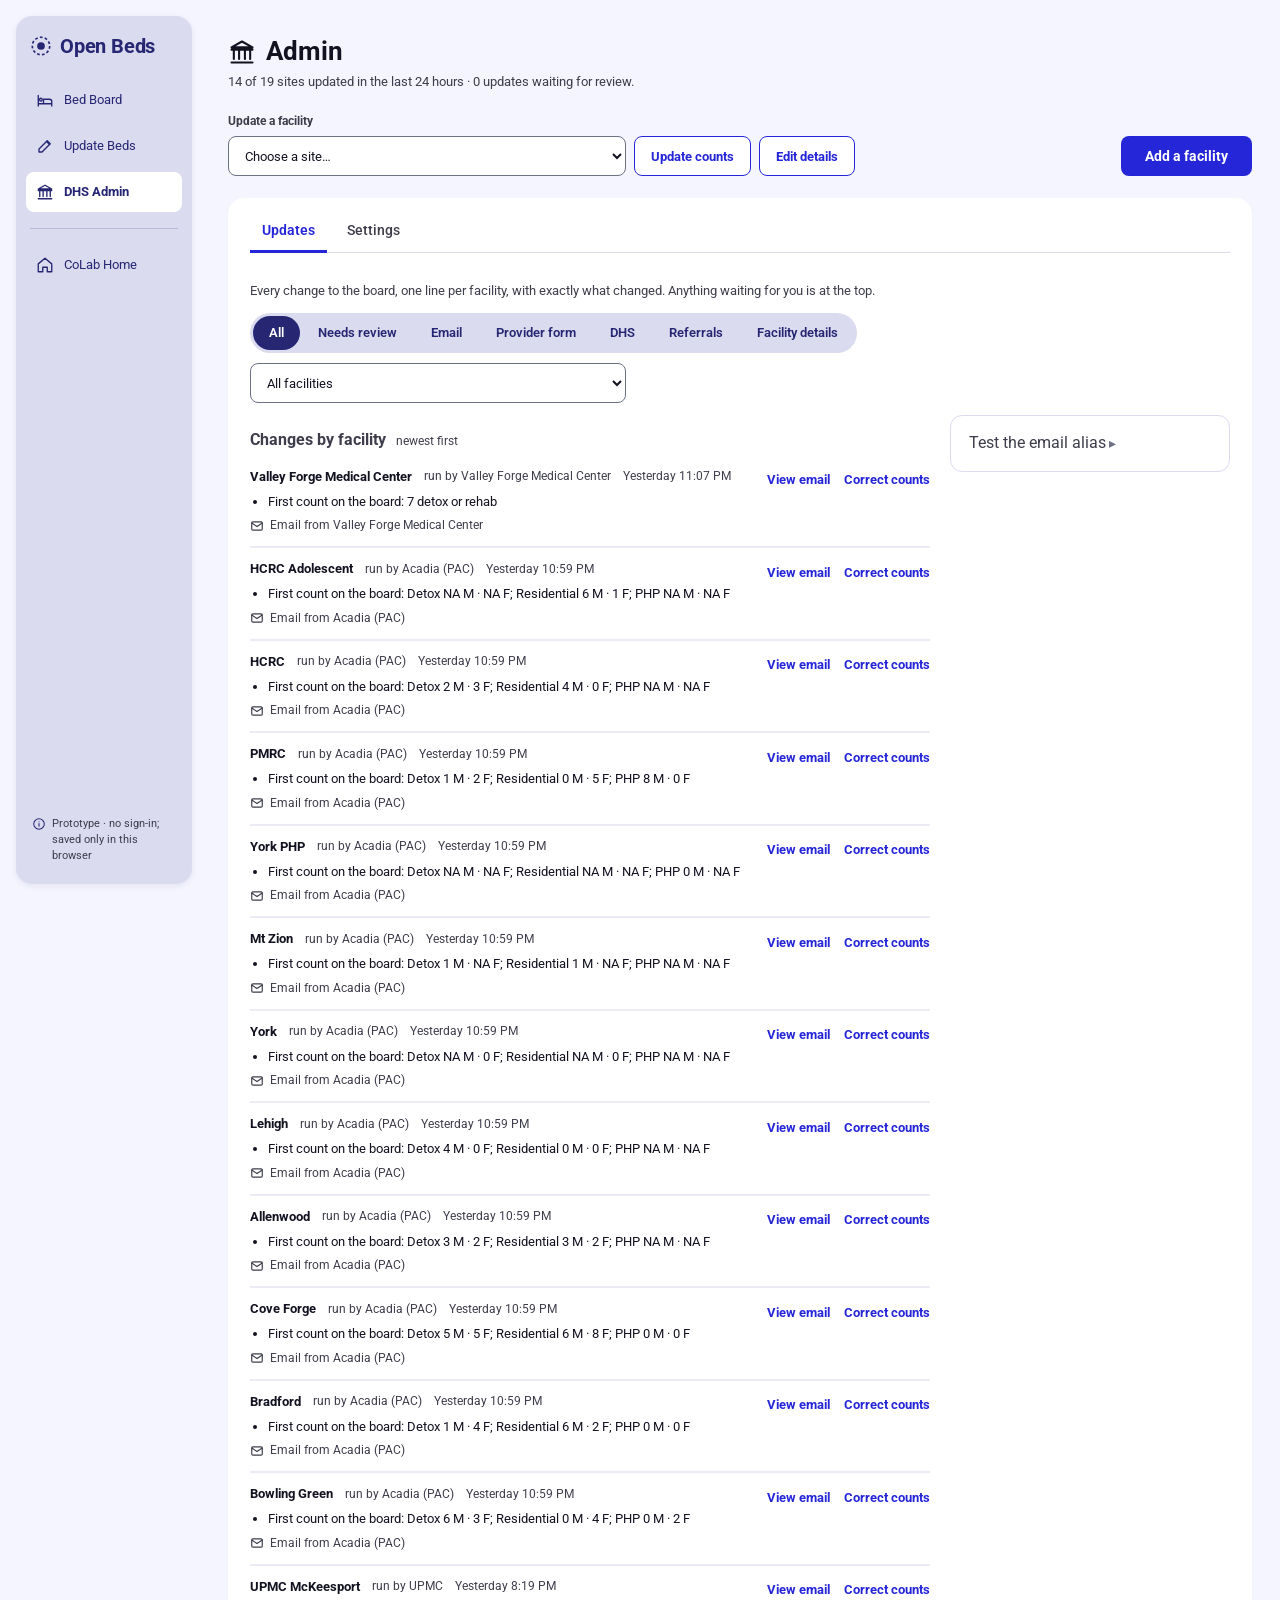
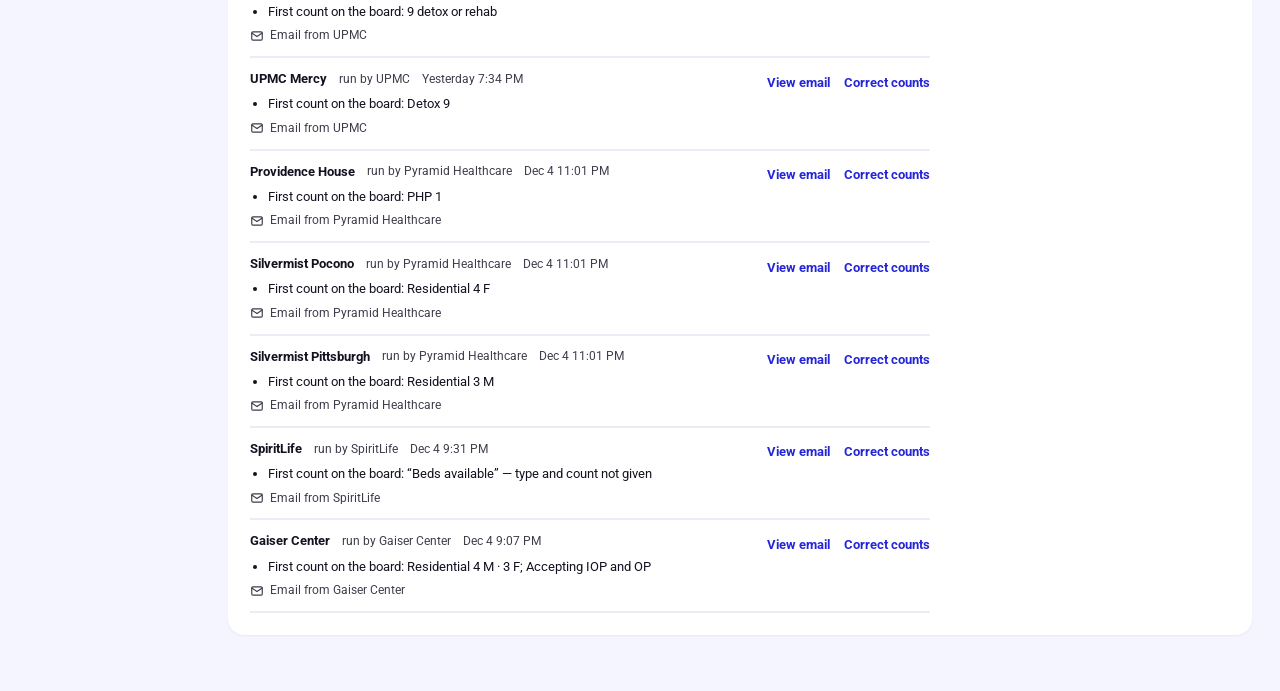
==== admin.html @ a17abb95 "Match CoLab / ClientView look and feel - Blue top bar and demo strip replaced by CoLab's floating si" ====
<!doctype html>
<html lang="en">
<head>
  <meta charset="utf-8">
  <meta name="viewport" content="width=device-width, initial-scale=1">
  <title>Open Beds — Admin</title>
  <meta name="description" content="DHS admin for the Open Beds board: every update, review, new facilities and settings.">
  <link rel="preconnect" href="https://fonts.googleapis.com">
  <link rel="preconnect" href="https://fonts.gstatic.com" crossorigin>
  <link href="https://fonts.googleapis.com/css2?family=Roboto:wght@400;500;600;700&display=swap" rel="stylesheet">
  <link rel="icon" href="data:image/svg+xml,%3Csvg xmlns=%27http://www.w3.org/2000/svg%27 viewBox=%270 0 24 24%27%3E%3Ccircle cx=%2712%27 cy=%2712%27 r=%279.5%27 fill=%27none%27 stroke=%27%23262673%27 stroke-width=%272%27 stroke-dasharray=%273 2.4%27/%3E%3Ccircle cx=%2712%27 cy=%2712%27 r=%274.5%27 fill=%27%23262673%27/%3E%3C/svg%3E">
  <link rel="stylesheet" href="assets/styles.css?v=202611132133">
  <link rel="stylesheet" href="assets/colab.css?v=202611132133">
</head>
<body>
  <a class="skip" href="#admin-main">Skip to content</a>
<div class="hub">
  <nav class="sidebar" aria-label="Open Beds">
    <a class="brand" href="index.html"><svg class="icon" width="22" height="22" viewBox="0 0 24 24" fill="none" stroke="currentColor" stroke-width="1.8" aria-hidden="true"><circle cx="12" cy="12" r="9.5" stroke-dasharray="3 2.4"/><circle cx="12" cy="12" r="4.2" fill="currentColor" stroke="none"/></svg>Open Beds</a>
    <a class="side-link" href="index.html"><svg class="icon" width="18" height="18" viewBox="0 0 24 24" fill="none" stroke="currentColor" stroke-width="1.8" stroke-linecap="round" stroke-linejoin="round" aria-hidden="true"><path d="M3 20V6M21 20v-6a3 3 0 0 0-3-3h-8v6M3 17h18"/><circle cx="6.5" cy="11.5" r="1.8"/></svg>Bed Board</a>
    <a class="side-link" href="update.html"><svg class="icon" width="18" height="18" viewBox="0 0 24 24" fill="none" stroke="currentColor" stroke-width="1.8" stroke-linecap="round" stroke-linejoin="round" aria-hidden="true"><path d="M4 20h4L19 9l-4-4L4 16z"/><path d="M14 6l4 4"/></svg>Update Beds</a>
    <a class="side-link" href="admin.html" aria-current="page"><svg class="icon" width="18" height="18" viewBox="0 0 24 24" fill="none" stroke="currentColor" stroke-width="1.8" stroke-linecap="round" stroke-linejoin="round" aria-hidden="true"><path d="M3 10h18M12 3l9 5H3zM5 10v8M9.5 10v8M14.5 10v8M19 10v8M3 21h18"/></svg>DHS Admin</a>
    <div class="side-divider" role="separator"></div>
    <a class="side-link" href="https://rrybalov.github.io/colab-client-profile/"><svg class="icon" width="18" height="18" viewBox="0 0 24 24" fill="none" stroke="currentColor" stroke-width="1.8" stroke-linecap="round" stroke-linejoin="round" aria-hidden="true"><path d="M3 10.5 12 3l9 7.5V21h-6v-6H9v6H3z"/></svg>CoLab Home</a>
    <p class="side-note"><svg class="icon" width="14" height="14" viewBox="0 0 24 24" fill="none" stroke="currentColor" stroke-width="1.8" stroke-linecap="round" stroke-linejoin="round" aria-hidden="true"><circle cx="12" cy="12" r="9"/><path d="M12 11v5M12 8h.01"/></svg>Prototype · no sign-in; saved only in this browser</p>
  </nav>

  <main class="hub-main" id="admin-main" tabindex="-1">
    <section class="page-h">
      <h1 class="page-title"><svg class="icon" width="28" height="28" viewBox="0 0 24 24" fill="none" stroke="currentColor" stroke-width="1.8" stroke-linecap="round" stroke-linejoin="round" aria-hidden="true"><path d="M3 10h18M12 3l9 5H3zM5 10v8M9.5 10v8M14.5 10v8M19 10v8M3 21h18"/></svg>Admin</h1>
      <p id="admin-meta"></p>
    </section>

    <div class="admin-actions">
      <div class="pick">
        <label class="lbl" for="pick-site">Update a facility</label>
        <div class="pick-row"><select id="pick-site" class="sel-in"></select><button type="button" class="btn" id="pick-go">Update counts</button><button type="button" class="btn" id="pick-details">Edit details</button></div>
      </div>
      <button type="button" class="btn primary" id="add-site">Add a facility</button>
    </div>

    <section class="panel-card board-card admin-card" aria-label="Updates and settings">
    <div class="viewbar">
      <div class="tabs" role="tablist" aria-label="Admin sections">
        <button type="button" role="tab" id="t-updates" aria-controls="p-updates" aria-selected="true">Updates<span class="badge" id="review-badge" hidden></span></button>
        <button type="button" role="tab" id="t-settings" aria-controls="p-settings" aria-selected="false" tabindex="-1">Settings</button>
      </div>
    </div>
    <p class="status" id="a-status" aria-live="polite"></p>

    <section id="p-updates" role="tabpanel" aria-labelledby="t-updates">
      <p class="hint">Every change to the board, one line per facility, with exactly what changed. Anything waiting for you is at the top.</p>
      <div class="upd-filters">
        <div class="seg" id="upd-filter" role="radiogroup" aria-label="Show updates"></div>
        <div class="field" style="margin:0"><label class="sr" for="upd-site">Facility</label><select id="upd-site" class="sel-in"></select></div>
      </div>
      <div class="admin-grid" style="margin-top:12px">
        <div class="main-col"><div id="upd-list"></div></div>
        <aside class="side-col">
          <details class="panel sim" style="margin-top:0">
            <summary><h2 id="sim-h">Test the email alias</h2></summary>
            <p class="hint">Stands in for the future alias. Recognized senders publish automatically; anything the parser isn’t sure of waits for review.</p>
            <div class="field">
              <label class="lbl" for="sim-example">Load an example</label>
              <select id="sim-example" class="sel-in"></select>
            </div>
            <div class="field"><label class="lbl" for="sim-from">From</label><input id="sim-from" class="input wide" type="email" autocomplete="off"></div>
            <div class="field"><label class="lbl" for="sim-subject">Subject</label><input id="sim-subject" class="input wide" type="text" autocomplete="off"></div>
            <div class="field"><label class="lbl" for="sim-body">Body</label><textarea id="sim-body" class="input wide" rows="8"></textarea></div>
            <div class="btnrow"><button type="button" class="btn primary" id="sim-send">Receive email</button></div>
            <div id="sim-result" role="status"></div>
          </details>
        </aside>
      </div>
    </section>

    <section id="p-settings" role="tabpanel" aria-labelledby="t-settings" hidden>
      <div class="panel">
        <h2>Email publishing</h2>
        <label class="toggle-row"><input type="checkbox" id="set-auto"> <span><b>Publish recognized emails automatically.</b> Emails from unknown senders, or with counts the parser can’t place, always wait for review.</span></label>
      </div>
      <div class="panel">
        <h2>Known senders</h2>
        <p class="hint">An email is matched to a provider by its sender’s domain.</p>
        <div class="gridwrap"><table class="sitetbl" style="min-width:0"><thead><tr><th scope="col">Provider</th><th scope="col">Sender domains</th><th scope="col">Sites</th></tr></thead><tbody id="sender-rows"></tbody></table></div>
      </div>
      <div class="panel">
        <h2>Demo data</h2>
        <p class="hint">Clears everything in this browser and reloads the 7 sample emails.</p>
        <button type="button" class="btn danger" id="reset">Reset demo data</button>
      </div>
    </section>
    </section>
  </main>
</div>
<div class="dialog-wrap" id="dlg-wrap" hidden>
    <div class="dialog" role="dialog" aria-modal="true" aria-labelledby="dlg-h" id="dlg"></div>
  </div>

  <script src="data/sites.js?v=202611132133"></script>
  <script src="data/sample-emails.js?v=202611132133"></script>
  <script src="assets/parser.js?v=202611132133"></script>
  <script src="assets/store.js?v=202611132133"></script>
  <script src="assets/common.js?v=202611132133"></script>
  <script src="assets/editor.js?v=202611132133"></script>
  <script src="assets/profile.js?v=202611132133"></script>
  <script src="assets/facility.js?v=202611132133"></script>
  <script src="assets/admin.js?v=202611132133"></script>
</body>
</html>
---- assets/styles.css ----
/* ACDHS design system tokens */
:root {
  --white: #FFFFFF;
  --smoke: #F5F5FF;
  --ash: #DBDBF0;
  --black: #121221;
  --slate: #3D3D4B;
  --stone: #6C7084;
  --blue: #2626D9;
  --light-blue: #5E66BA;
  --dark-blue: #262673;
  --green: #05DEB4;
  --yellow: #EDCA91;
  --red: #ED9489;
  --sky: #ACD0FF;

  --green-tint: #DAF8F1;
  --yellow-tint: #FFF7EA;
  --red-tint: #FBE5E2;
  --brown: #3A2A0C;

  --radius: 12px;
  --font: "Roboto", system-ui, -apple-system, "Segoe UI", sans-serif;
}

* { box-sizing: border-box; }
html { -webkit-text-size-adjust: 100%; }
body { margin: 0; background: var(--smoke); color: var(--black); font-family: var(--font); font-size: 15px; line-height: 1.45; }
a { color: var(--blue); }
a:hover { color: var(--dark-blue); }
:focus-visible { outline: 3px solid var(--blue); outline-offset: 2px; }
[hidden] { display: none !important; }

.wrap { max-width: 1320px; margin: 0 auto; padding: 0 24px; }
.skip { position: absolute; left: -9999px; }
.skip:focus { left: 16px; top: 8px; z-index: 10; background: var(--white); padding: 8px 12px; border-radius: 8px; }

/* Top bar */
.topbar { background: var(--dark-blue); color: var(--white); }
.topbar-inner { min-height: 60px; display: flex; flex-wrap: wrap; align-items: center; justify-content: space-between; gap: 8px 24px; padding-top: 10px; padding-bottom: 10px; }
.brand { display: flex; flex-wrap: wrap; align-items: baseline; gap: 4px 14px; }
.brand-name { font-size: 19px; font-weight: 700; }
.brand-sub { font-size: 14px; color: var(--ash); }
.proto { font-size: 13px; color: var(--ash); }

/* Intro */
.intro { padding: 28px 0 12px; }
h1 { margin: 0; font-size: 32px; font-weight: 300; line-height: 1.15; }
.meta { margin: 6px 0 0; font-size: 14px; color: var(--slate); }

.notice { display: flex; gap: 12px; align-items: flex-start; background: var(--white); border: 1px solid var(--ash); border-radius: 10px; padding: 12px 16px; margin: 4px 0 16px; }
.notice svg { flex: none; fill: none; stroke: var(--dark-blue); stroke-width: 2; stroke-linecap: round; margin-top: 1px; }
.notice p { margin: 0; font-size: 14px; color: var(--slate); }

/* Filters */
.filters { background: var(--white); border: 1px solid var(--ash); border-radius: var(--radius); padding: 14px 16px; display: flex; flex-wrap: wrap; gap: 14px 22px; align-items: flex-end; }
.seg-group { border: 0; margin: 0; padding: 0; min-width: 0; }
.seg-group legend, .lbl { display: block; font-size: 12px; font-weight: 700; color: var(--slate); margin-bottom: 6px; padding: 0; }
.seg { display: inline-flex; flex-wrap: wrap; border: 1.5px solid var(--dark-blue); border-radius: 10px; overflow: hidden; background: var(--white); }
.seg input { position: absolute; opacity: 0; width: 1px; height: 1px; }
.seg label { display: inline-flex; align-items: center; min-height: 40px; padding: 0 14px; font-size: 14px; font-weight: 500; color: var(--dark-blue); cursor: pointer; border-left: 1px solid var(--ash); white-space: nowrap; }
.seg label:first-of-type { border-left: 0; }
.seg input:checked + label { background: var(--dark-blue); color: var(--white); font-weight: 700; }
.seg input:focus-visible + label { outline: 3px solid var(--blue); outline-offset: -3px; }
.filter-col { display: flex; flex-direction: column; min-width: 0; }
.filter-col.checks { gap: 6px; }
.input { font-family: inherit; font-size: 14px; color: var(--black); background: var(--white); border: 1px solid var(--stone); border-radius: 8px; min-height: 40px; padding: 8px 12px; }
#f-search { width: 260px; max-width: 100%; }
.check { display: flex; align-items: center; gap: 8px; font-size: 14px; color: var(--slate); min-height: 28px; cursor: pointer; }
.check input { width: 18px; height: 18px; accent-color: var(--dark-blue); }

/* Summary tiles */
.tiles { display: grid; grid-template-columns: repeat(auto-fit, minmax(170px, 1fr)); gap: 12px; margin: 16px 0; }
.tile { font-family: inherit; text-align: left; background: var(--white); border: 1.5px solid var(--ash); border-radius: var(--radius); padding: 14px 16px; display: flex; flex-direction: column; gap: 3px; color: var(--black); }
button.tile { cursor: pointer; }
button.tile:hover { border-color: var(--light-blue); }
.tile[aria-pressed="true"] { border: 2px solid var(--light-blue); background: var(--smoke); }
.tile .n { font-size: 30px; font-weight: 300; line-height: 1.1; color: var(--dark-blue); }
.tile .l { font-size: 13px; font-weight: 700; color: var(--slate); }
.tile .s { font-size: 12px; color: var(--stone); }
.tile.note { background: transparent; border-style: dashed; border-color: var(--stone); }
.tile.note .n { color: var(--slate); }

/* View bar */
.viewbar { display: flex; flex-wrap: wrap; gap: 12px 20px; align-items: flex-end; justify-content: space-between; margin: 8px 0 4px; }
.tabs { display: inline-flex; flex-wrap: wrap; gap: 4px; border-bottom: 2px solid var(--ash); }
.tabs button { font-family: inherit; font-size: 15px; font-weight: 500; color: var(--slate); background: none; border: 0; border-bottom: 3px solid transparent; margin-bottom: -2px; padding: 10px 14px; min-height: 44px; cursor: pointer; }
.tabs button[aria-selected="true"] { color: var(--dark-blue); font-weight: 700; border-bottom-color: var(--dark-blue); }
.sortbox { display: flex; flex-direction: column; }
.status { font-size: 14px; color: var(--slate); margin: 12px 0; }
#results:focus { outline: none; }

/* Group headings */
.group-h { display: flex; align-items: baseline; gap: 10px; margin: 18px 0 8px; }
.group-h h2 { margin: 0; font-size: 17px; font-weight: 700; color: var(--dark-blue); }
.group-h span { font-size: 13px; color: var(--stone); }

/* Site cards */
.cards { display: flex; flex-direction: column; gap: 8px; }
.card { background: var(--white); border: 1px solid var(--ash); border-radius: var(--radius); padding: 14px 16px; display: grid; grid-template-columns: 112px minmax(0, 1fr) auto; gap: 8px 18px; align-items: start; }
.count { border-radius: 10px; padding: 10px 8px; text-align: center; display: flex; flex-direction: column; gap: 2px; justify-content: center; min-height: 76px; }
.count b { font-size: 30px; font-weight: 300; line-height: 1; }
.count span { font-size: 11.5px; color: var(--slate); line-height: 1.25; }
.count.open { background: var(--green-tint); border: 1px solid var(--green); }
.count.avail { background: var(--white); border: 1.5px dashed var(--light-blue); }
.count.avail b { font-size: 16px; font-weight: 700; color: var(--dark-blue); }
.count.full { background: var(--smoke); border: 1px solid var(--ash); }
.count.full b { font-size: 16px; font-weight: 500; color: var(--slate); }
.site h3 { margin: 0; font-size: 17px; font-weight: 700; }
.site .full-name { font-weight: 400; color: var(--slate); font-size: 14px; }
.site .where { font-size: 13px; color: var(--slate); margin-top: 2px; }
.split { display: flex; flex-wrap: wrap; gap: 6px; margin-top: 8px; }
.pill { display: inline-block; font-size: 12px; font-weight: 500; padding: 4px 9px; border-radius: 999px; background: var(--smoke); border: 1px solid var(--ash); color: var(--slate); }
.pill.strong { color: var(--black); font-weight: 700; }
.pill.warn { background: var(--yellow-tint); border-color: var(--yellow); color: var(--brown); }
.pill.tag { background: var(--white); border-color: var(--light-blue); color: var(--dark-blue); }
.side { display: flex; flex-direction: column; align-items: flex-end; gap: 8px; text-align: right; }
.fr { display: inline-block; font-size: 12px; font-weight: 700; padding: 4px 9px; border-radius: 999px; white-space: nowrap; }
.fr.fresh { background: var(--green); color: var(--black); }
.fr.aging { background: var(--yellow); color: var(--brown); }
.fr.stale { background: var(--red); color: var(--black); }
.call { display: inline-flex; align-items: center; gap: 6px; min-height: 40px; padding: 0 14px; border-radius: 8px; background: var(--blue); color: var(--white); font-weight: 700; font-size: 14px; text-decoration: none; white-space: nowrap; }
.call:hover { background: var(--dark-blue); color: var(--white); }
.call svg { fill: none; stroke: currentColor; stroke-width: 2; }
.nocall { font-size: 12.5px; color: var(--stone); max-width: 180px; }
.src { grid-column: 2 / 4; }
.src summary { font-size: 13px; color: var(--blue); cursor: pointer; min-height: 28px; display: inline-flex; align-items: center; }
.src p { margin: 4px 0 0; font-size: 13px; color: var(--slate); }

details.more { background: var(--white); border: 1px solid var(--ash); border-radius: var(--radius); padding: 10px 16px; margin-top: 10px; }
details.more > summary { font-size: 15px; font-weight: 700; color: var(--dark-blue); cursor: pointer; min-height: 32px; display: flex; align-items: center; }
details.more .cards { margin: 8px 0 6px; }
.footnote { font-size: 13px; color: var(--stone); margin: 14px 2px 0; }

.empty { background: var(--white); border: 1px dashed var(--stone); border-radius: var(--radius); padding: 28px; text-align: center; color: var(--slate); }

/* Grid */
.gridwrap { background: var(--white); border: 1px solid var(--ash); border-radius: var(--radius); overflow-x: auto; }
table.grid { width: 100%; border-collapse: collapse; min-width: 860px; font-size: 14px; }
.grid th, .grid td { padding: 10px 12px; border-bottom: 1px solid #ECECF7; text-align: left; vertical-align: middle; }
.grid thead th { font-size: 12px; text-transform: uppercase; letter-spacing: .05em; color: var(--slate); background: var(--smoke); position: sticky; top: 0; }
.grid thead th.num { text-align: center; }
.grid thead th.sel { color: var(--dark-blue); box-shadow: inset 0 -3px 0 var(--dark-blue); }
.grid .region-row th { background: var(--white); font-size: 13px; color: var(--dark-blue); text-transform: none; letter-spacing: 0; padding-top: 16px; }
.grid td.c { text-align: center; }
.grid .site-name b { display: block; }
.grid .site-name span { font-size: 12.5px; color: var(--stone); }
.cell { display: inline-flex; flex-direction: column; align-items: center; min-width: 64px; padding: 6px 8px; border-radius: 8px; }
.cell b { font-size: 17px; line-height: 1.1; }
.cell small { font-size: 11px; color: var(--slate); white-space: nowrap; }
.cell.open { background: var(--green-tint); border: 1px solid var(--green); }
.cell.full { background: var(--smoke); color: var(--slate); }
.cell.full b, .cell.na b, .cell.nr b { font-size: 13px; font-weight: 500; }
.cell.na { color: var(--stone); }
.cell.nr { color: var(--stone); }
.cell.avail { border: 1.5px dashed var(--light-blue); color: var(--dark-blue); }
.cell.avail b { font-size: 13px; }
.cell.wide { width: 100%; }
.legend { display: flex; flex-wrap: wrap; gap: 8px 18px; font-size: 12.5px; color: var(--slate); padding: 12px 14px; border-top: 1px solid var(--ash); align-items: center; }
.legend .cell { min-width: 40px; padding: 2px 8px; }

/* Reports */
.cov { display: grid; grid-template-columns: repeat(auto-fit, minmax(220px, 1fr)); gap: 12px; margin-bottom: 14px; }
.rep { background: var(--white); border: 1px solid var(--ash); border-radius: var(--radius); padding: 16px 18px; display: grid; grid-template-columns: minmax(0, 1.1fr) minmax(0, 1.6fr); gap: 10px 24px; margin-bottom: 10px; }
.rep h3 { margin: 0; font-size: 16px; }
.rep .sub { font-size: 13px; color: var(--slate); margin-top: 2px; }
.rep dl { margin: 0; display: grid; grid-template-columns: 110px minmax(0, 1fr); gap: 6px 12px; font-size: 13.5px; }
.rep dt { color: var(--stone); font-weight: 500; }
.rep dd { margin: 0; color: var(--black); }
.lvl { display: inline-block; font-size: 12px; font-weight: 700; padding: 4px 9px; border-radius: 999px; }
.lvl.by-sex { background: var(--dark-blue); color: var(--white); }
.lvl.by-type { background: var(--sky); color: var(--black); }
.lvl.total-only { background: var(--ash); color: var(--black); }
.lvl.none { background: var(--white); border: 1.5px dashed var(--stone); color: var(--slate); }

.foot { padding-top: 24px; padding-bottom: 40px; }
.foot p { font-size: 13px; color: var(--stone); margin: 0; }

@media (max-width: 760px) {
  .wrap { padding: 0 16px; }
  h1 { font-size: 26px; }
  .card { grid-template-columns: 84px minmax(0, 1fr); }
  .side { grid-column: 1 / 3; flex-direction: row; justify-content: space-between; align-items: center; text-align: left; }
  .src { grid-column: 1 / 3; }
  .count b { font-size: 24px; }
  .rep { grid-template-columns: 1fr; }
  .seg label { padding: 0 11px; }
  #f-search { width: 100%; }
  .filter-col { flex: 1 1 100%; }
}

.sr { position: absolute; width: 1px; height: 1px; overflow: hidden; clip: rect(0 0 0 0); white-space: nowrap; }

/* ---- Multi-page additions ---- */
.mainnav { display: flex; flex-wrap: wrap; gap: 2px; }
.mainnav a { color: var(--ash); text-decoration: none; font-size: 14px; padding: 10px 12px; min-height: 44px; display: inline-flex; align-items: center; border-bottom: 3px solid transparent; }
.mainnav a:hover { color: var(--white); }
.mainnav a[aria-current="page"] { color: var(--white); font-weight: 700; border-bottom-color: var(--sky); }
.demo-bar { background: var(--yellow-tint); border-bottom: 1px solid var(--yellow); color: var(--brown); font-size: 13px; }
.demo-bar .wrap { padding-top: 8px; padding-bottom: 8px; }

.src-chip { display: inline-flex; align-items: center; gap: 5px; font-size: 12px; font-weight: 500; color: var(--dark-blue); background: var(--smoke); border: 1px solid var(--ash); border-radius: 999px; padding: 3px 9px; white-space: nowrap; }
.src-chip svg { fill: none; stroke: currentColor; stroke-width: 2; stroke-linecap: round; stroke-linejoin: round; }
.src-chip.src-admin { background: var(--white); border-color: var(--dark-blue); }
.upd-cell { white-space: nowrap; }
.upd-cell .src-chip { margin-left: 4px; }

.feed { background: var(--white); border: 1px solid var(--ash); border-radius: var(--radius); padding: 12px 16px; display: flex; flex-direction: column; gap: 6px; }
.feed-top { display: flex; flex-wrap: wrap; align-items: center; gap: 8px; }
.feed-top b { font-size: 15px; margin-right: 4px; }
.feed-sites { font-size: 13.5px; color: var(--slate); }
.feed-note { font-size: 13.5px; color: var(--black); font-style: italic; }

/* Forms (provider + admin) */
.page-h { padding: 28px 0 8px; }
.page-h p { margin: 6px 0 0; color: var(--slate); max-width: 760px; }
.panel { background: var(--white); border: 1px solid var(--ash); border-radius: var(--radius); padding: 18px 20px; margin: 14px 0; }
.panel h2 { margin: 0 0 4px; font-size: 18px; }
.panel .hint { margin: 0 0 12px; font-size: 13.5px; color: var(--slate); }
.field { display: flex; flex-direction: column; gap: 6px; margin-bottom: 14px; }
.field label, .field .lbl { margin: 0; }
.field .help { font-size: 12.5px; color: var(--stone); }
.input.wide { width: 100%; }
textarea.input { min-height: 90px; resize: vertical; font-family: inherit; }
.row2 { display: grid; grid-template-columns: repeat(auto-fit, minmax(220px, 1fr)); gap: 0 16px; }

.site-edit { border: 1px solid var(--ash); border-radius: 10px; padding: 14px 16px; margin-bottom: 12px; background: var(--white); }
.site-edit-h { display: flex; flex-wrap: wrap; justify-content: space-between; gap: 6px 12px; align-items: baseline; margin-bottom: 10px; }
.site-edit-h h3 { margin: 0; font-size: 16px; }
.site-edit-h .last { font-size: 12.5px; color: var(--stone); display: inline-flex; gap: 6px; align-items: center; flex-wrap: wrap; }
table.bedtbl { border-collapse: collapse; width: 100%; max-width: 560px; }
.bedtbl th, .bedtbl td { padding: 6px 8px 6px 0; text-align: left; font-size: 14px; }
.bedtbl thead th { font-size: 12px; color: var(--slate); font-weight: 700; }
.bedtbl tbody th { font-weight: 500; color: var(--black); white-space: nowrap; }
.num-in { width: 84px; font-family: inherit; font-size: 16px; text-align: center; border: 1px solid var(--stone); border-radius: 8px; min-height: 44px; padding: 6px; }
.num-in[aria-invalid="true"] { border: 2px solid #B3261E; }
.num-in.prefilled { color: var(--slate); }
.sel-in { font-family: inherit; font-size: 15px; border: 1px solid var(--stone); border-radius: 8px; min-height: 44px; padding: 6px 10px; background: var(--white); }
.err { color: #B3261E; font-size: 13px; margin-top: 6px; }
.btnrow { display: flex; flex-wrap: wrap; gap: 10px; align-items: center; margin-top: 8px; }
.btn { font-family: inherit; font-size: 15px; font-weight: 700; min-height: 44px; padding: 0 20px; border-radius: 8px; cursor: pointer; border: 1.5px solid var(--blue); background: var(--white); color: var(--blue); text-decoration: none; display: inline-flex; align-items: center; gap: 8px; }
.btn.primary { background: var(--blue); color: var(--white); }
.btn.primary:hover { background: var(--dark-blue); border-color: var(--dark-blue); }
.btn.danger { border-color: #B3261E; color: #B3261E; }
.btn.small { min-height: 36px; padding: 0 12px; font-size: 13.5px; }
.btn.link { border: 0; padding: 0 6px; background: none; }
.success { background: var(--green-tint); border: 1px solid var(--green); border-radius: var(--radius); padding: 18px 20px; margin: 14px 0; }
.success h2 { margin: 0 0 6px; font-size: 18px; }
pre.tmpl { background: var(--smoke); border: 1px solid var(--ash); border-radius: 8px; padding: 12px 14px; font-size: 13px; white-space: pre-wrap; margin: 8px 0; }

/* Admin */
.badge { display: inline-flex; align-items: center; justify-content: center; min-width: 22px; height: 22px; padding: 0 6px; border-radius: 999px; background: var(--red); color: var(--black); font-size: 12px; font-weight: 700; margin-left: 6px; }
.status-chip { display: inline-block; font-size: 12px; font-weight: 700; padding: 4px 9px; border-radius: 999px; white-space: nowrap; }
.st-published { background: var(--green); color: var(--black); }
.st-review { background: var(--yellow); color: var(--brown); }
.st-rejected { background: var(--ash); color: var(--slate); }
.conf { font-size: 12px; font-weight: 500; color: var(--slate); }
.mail { background: var(--white); border: 1px solid var(--ash); border-radius: var(--radius); padding: 14px 16px; margin-bottom: 10px; }
.mail.review { border: 2px solid var(--yellow); }
.mail-top { display: flex; flex-wrap: wrap; gap: 6px 10px; align-items: center; }
.mail-top b { font-size: 15px; }
.mail-meta { font-size: 13px; color: var(--slate); margin: 4px 0 8px; }
.mail ul.parsed { margin: 6px 0; padding-left: 18px; font-size: 13.5px; }
.mail .warns { display: flex; flex-wrap: wrap; gap: 6px; margin: 6px 0; }
.mail pre { background: var(--smoke); border-radius: 8px; padding: 10px 12px; font-size: 12.5px; white-space: pre-wrap; max-height: 220px; overflow: auto; }
.assign { display: flex; flex-wrap: wrap; gap: 8px; align-items: center; margin: 8px 0; font-size: 13.5px; }
.admin-grid { display: flex; flex-wrap: wrap; gap: 16px; align-items: flex-start; }
.admin-grid > .main-col { flex: 999 1 560px; min-width: 0; }
.admin-grid > .side-col { flex: 1 1 320px; max-width: 420px; }
table.sitetbl { width: 100%; border-collapse: collapse; font-size: 14px; min-width: 720px; }
.sitetbl th, .sitetbl td { text-align: left; padding: 10px 10px; border-bottom: 1px solid #ECECF7; vertical-align: top; }
.sitetbl thead th { font-size: 12px; text-transform: uppercase; letter-spacing: .05em; color: var(--slate); background: var(--smoke); }
.sitetbl td.sum { color: var(--slate); font-size: 13px; max-width: 360px; }
.dialog-wrap { position: fixed; inset: 0; background: rgba(18, 18, 33, .45); display: flex; align-items: flex-start; justify-content: center; padding: 40px 16px; overflow: auto; z-index: 20; }
.dialog { background: var(--white); border-radius: var(--radius); max-width: 680px; width: 100%; padding: 20px 22px; box-shadow: 0 12px 40px rgba(18, 18, 33, .25); }
.dialog h2 { margin: 0 0 4px; font-size: 19px; }
.toggle-row { display: flex; gap: 10px; align-items: flex-start; font-size: 14px; }
.toggle-row input { width: 20px; height: 20px; margin-top: 1px; accent-color: var(--dark-blue); }

@media (max-width: 760px) {
  .topbar-inner { padding-top: 6px; padding-bottom: 0; }
  .mainnav a { padding: 8px 8px; }
  .num-in { width: 64px; }
}
.sel-in { max-width: 100%; }
.admin-grid > .side-col { min-width: 0; flex-basis: 280px; }
.side-col .sel-in { width: 100%; }
@media (max-width: 760px) {
  .side { flex-wrap: wrap; gap: 8px; }
}
.site-edit .full-name { font-weight: 400; color: var(--slate); font-size: 14px; }

/* Who they take */
.fit { grid-column: 2 / 4; border-top: 1px solid #ECECF7; padding-top: 10px; }
.fit-h { margin: 0 0 6px; font-size: 12px; font-weight: 700; letter-spacing: .06em; text-transform: uppercase; color: var(--dark-blue); }
.fit dl { margin: 0; display: grid; grid-template-columns: 96px minmax(0, 1fr); gap: 5px 12px; font-size: 13px; line-height: 1.4; }
.fit dt { color: var(--stone); font-weight: 500; }
.fit dd { margin: 0; color: var(--black); }
.lvl-chip { display: inline-block; font-size: 12px; font-weight: 700; padding: 2px 8px; border-radius: 6px; border: 1px solid var(--light-blue); color: var(--dark-blue); background: var(--white); margin: 0 4px 2px 0; }
.lvl-chip.hit { background: var(--dark-blue); color: var(--white); border-color: var(--dark-blue); }
.fit-note { display: block; font-size: 12px; color: var(--stone); margin-top: 2px; }
.fit-x { color: #8C1D18; font-weight: 500; }
.fit-none { color: var(--stone); }
.fit-src { margin: 6px 0 0; font-size: 12px; color: var(--stone); }
.grid .site-name .grid-lv { display: block; font-size: 12px; color: var(--dark-blue); margin-top: 2px; }
@media (max-width: 760px) {
  .fit { grid-column: 1 / 3; }
  .fit dl { grid-template-columns: 84px minmax(0, 1fr); }
}

/* Source chips open the source */
button.src-chip { font-family: inherit; cursor: pointer; }
button.src-chip:hover { border-color: var(--dark-blue); background: var(--white); }
.linkbtn { font-family: inherit; font-size: 13px; color: var(--blue); background: none; border: 0; padding: 0; cursor: pointer; text-decoration: underline; min-height: 28px; }
.linkbtn:hover { color: var(--dark-blue); }
p.src { margin: 0; font-size: 13px; color: var(--slate); }
.srcdlg-h { display: flex; justify-content: space-between; align-items: flex-start; gap: 12px; margin-bottom: 10px; }
.srcdlg-h h2 { margin: 8px 0 0; }
.srcdlg-meta { display: grid; grid-template-columns: 84px minmax(0, 1fr); gap: 6px 12px; margin: 0 0 14px; font-size: 13.5px; }
.srcdlg-meta dt { color: var(--stone); font-weight: 500; }
.srcdlg-meta dd { margin: 0; word-break: break-word; }
.srcdlg-sub { margin: 14px 0 6px; font-size: 12px; font-weight: 700; letter-spacing: .06em; text-transform: uppercase; color: var(--dark-blue); }
.srcdlg-took { margin: 0; padding-left: 18px; font-size: 13.5px; line-height: 1.5; max-height: 200px; overflow: auto; }
.srcdlg-took li.mine { background: var(--green-tint); border-radius: 4px; }
pre.mailbody { background: var(--smoke); border: 1px solid var(--ash); border-radius: 8px; padding: 12px 14px; font-size: 12.5px; line-height: 1.55; white-space: pre-wrap; max-height: 340px; overflow: auto; margin: 0 0 6px; }
pre.mailbody mark { background: var(--yellow); color: var(--black); border-radius: 3px; padding: 0 2px; }

/* Payment filter */
.pill.pay-yes { background: var(--green-tint); border-color: var(--green); color: var(--black); }

/* Map view */
.mapsearch { background: var(--white); border: 1px solid var(--ash); border-radius: var(--radius); padding: 14px 16px; margin: 4px 0 14px; }
.mapsearch-row { display: flex; flex-wrap: wrap; gap: 8px; margin-top: 4px; }
.mapsearch-row .input { flex: 1 1 260px; min-width: 0; }
.mapsearch .hint { margin: 8px 0 0; font-size: 13px; color: var(--stone); }
.mapsearch .hint.bad { color: #9B2C1F; }
.maplayout { display: grid; grid-template-columns: minmax(0, 1fr) 360px; gap: 14px; align-items: start; }
.mapbox { position: relative; }
.map { height: 620px; border-radius: var(--radius); border: 1px solid var(--ash); background: var(--ash); z-index: 0; }
.map-off { background: var(--yellow-tint); border: 1px solid var(--yellow); color: var(--brown); border-radius: var(--radius); padding: 14px 16px; margin: 0; }
.maplist-wrap { max-height: 620px; overflow: auto; background: var(--white); border: 1px solid var(--ash); border-radius: var(--radius); }
.maplist { list-style: none; margin: 0; padding: 0; }
.ml { display: flex; gap: 12px; padding: 12px 14px; border-bottom: 1px solid var(--ash); }
.ml:last-child { border-bottom: 0; }
.ml-n { flex: none; min-width: 44px; height: 36px; border-radius: 8px; display: flex; align-items: center; justify-content: center; font-weight: 700; font-size: 15px; }
.ml-body { min-width: 0; display: flex; flex-direction: column; gap: 2px; }
.ml-where { font-size: 13px; color: var(--slate); }
.ml-act { display: flex; flex-wrap: wrap; align-items: center; gap: 4px 12px; font-size: 13px; }
.ml-n.open, .pin.open { background: var(--green); color: var(--black); }
.ml-n.avail, .pin.avail { background: var(--sky); color: var(--dark-blue); }
.ml-n.full, .pin.full { background: var(--white); color: var(--slate); border: 1px solid var(--stone); }
.ml-n.nr, .ml-n.none, .pin.nr, .pin.none { background: var(--smoke); color: var(--stone); border: 1px dashed var(--stone); }
.pin-wrap { background: none; border: 0; }
.pin { display: flex; align-items: center; justify-content: center; width: 40px; height: 40px; border-radius: 50%; font: 700 14px/1 var(--font); box-shadow: 0 2px 6px rgba(18, 18, 33, .35); border: 2px solid var(--white); }
.pin.full, .pin.nr, .pin.none { width: 34px; height: 34px; margin: 3px; font-size: 11px; font-weight: 500; }
.pin.origin { width: 22px; height: 22px; background: var(--blue); border: 4px solid var(--white); box-shadow: 0 0 0 3px rgba(38, 38, 217, .35); }
.pop { display: flex; flex-direction: column; gap: 3px; font-family: var(--font); font-size: 13px; min-width: 190px; }
.pop b { font-size: 15px; }
.pop-where, .pop-dist { color: var(--slate); }
.pop-count { font-weight: 700; }
.pop-note { color: var(--stone); font-size: 12px; }
.pop-links { display: flex; gap: 12px; margin-top: 4px; }
.leaflet-container { font-family: var(--font); }
@media (max-width: 900px) {
  .maplayout { grid-template-columns: minmax(0, 1fr); }
  .map { height: 380px; }
  .maplist-wrap { max-height: none; }
}

/* Contact strip (bottom of each card) */
.contact { grid-column: 1 / -1; border-top: 1px solid var(--ash); padding-top: 12px; }
.contact-h { margin: 0 0 8px; font-size: 12px; font-weight: 700; letter-spacing: .06em; text-transform: uppercase; color: var(--dark-blue); }
.contact-btns { display: flex; flex-wrap: wrap; gap: 8px; }
.cbtn { display: inline-flex; align-items: center; gap: 8px; min-height: 40px; padding: 8px 14px; border-radius: 8px; border: 1px solid var(--blue); color: var(--blue); background: var(--white); font-weight: 500; font-size: 14px; text-decoration: none; }
.cbtn svg { fill: currentColor; flex: none; }
.cbtn svg rect, .cbtn svg circle, .cbtn svg path[fill="none"] { fill: none; }
.cbtn:hover { background: var(--smoke); color: var(--dark-blue); border-color: var(--dark-blue); }
.cbtn.primary { background: var(--blue); color: var(--white); }
.cbtn.primary:hover { background: var(--dark-blue); color: var(--white); }
.contact-note { margin: 8px 0 0; font-size: 12.5px; color: var(--stone); }
a.src-chip { text-decoration: none; cursor: pointer; }
a.src-chip:hover { border-color: var(--dark-blue); background: var(--white); }
a.src-chip svg { fill: none; }
.grid-tel { display: block; font-size: 12.5px; margin-top: 4px; }

/* Find a bed: List / Map toggle + location search */
.findbar { display: flex; flex-wrap: wrap; gap: 12px 16px; align-items: flex-start; margin: 4px 0 14px; }
.modeseg { border: 0; padding: 0; margin: 0; flex: none; }
.findbar .mapsearch { flex: 1 1 520px; margin: 0; padding: 12px 14px; }
.ml { display: block; padding: 0; }
.ml-head { width: 100%; display: flex; align-items: center; gap: 12px; padding: 12px 14px; background: none; border: 0; font: inherit; color: inherit; text-align: left; cursor: pointer; min-height: 60px; }
.ml-head:hover { background: var(--smoke); }
.ml.sel .ml-head { background: var(--smoke); box-shadow: inset 4px 0 0 var(--blue); }
.ml-body { flex: 1; }
.ml-chev { flex: none; width: 10px; height: 10px; border-right: 2px solid var(--stone); border-bottom: 2px solid var(--stone); transform: rotate(45deg); margin: -4px 4px 0 0; transition: transform .15s; }
.ml.sel .ml-chev { transform: rotate(-135deg); margin-top: 4px; }
.ml-detail { padding: 2px 14px 14px; display: flex; flex-direction: column; gap: 10px; background: var(--smoke); box-shadow: inset 4px 0 0 var(--blue); }
.ml-sum { display: flex; flex-wrap: wrap; align-items: center; gap: 6px 10px; }
.ml-sum b { font-size: 16px; }
.ml-detail .fit { margin: 0; }
.ml-detail .contact { border-top: 1px solid var(--ash); }
.pin.sel { outline: 3px solid var(--blue); outline-offset: 2px; transform: scale(1.15); }
@media (max-width: 760px) { .findbar .mapsearch { flex-basis: 100%; } }

/* ===== Nov 13: bed breakdown, plain-text labels, referrals ===== */
/* Bed table — the breakdown is the main content of a card */
.bedwrap { grid-column: 2 / 4; }
.beds { border-collapse: collapse; width: 100%; max-width: 560px; font-variant-numeric: tabular-nums; }
.beds th, .beds td { padding: 8px 12px; border-bottom: 1px solid var(--ash); text-align: right; vertical-align: middle; }
.beds thead th { font-size: 12px; font-weight: 700; letter-spacing: .05em; text-transform: uppercase; color: var(--slate); padding-top: 2px; padding-bottom: 6px; border-bottom: 2px solid var(--ash); }
.beds thead th:first-child, .beds tbody th, .beds tfoot th { text-align: left; padding-left: 10px; }
.beds tbody th { font-size: 15px; font-weight: 500; color: var(--black); }
.beds td { font-size: 22px; font-weight: 500; line-height: 1.15; color: var(--black); }
.beds td.zero { color: var(--stone); }
.beds td.nr, .beds td.ns, .beds td.na { font-size: 13px; font-weight: 400; color: var(--stone); }
.beds td[colspan] { text-align: left; font-size: 14px; }
.beds td.yes { font-size: 15px; font-weight: 500; }
.beds .tot { font-weight: 700; }
.beds .sub { display: block; font-size: 12px; font-weight: 400; color: var(--stone); letter-spacing: 0; text-transform: none; }
.beds tfoot th, .beds tfoot td { border-bottom: 0; font-size: 15px; font-weight: 700; padding-top: 10px; }
.beds tfoot td { font-size: 18px; }
.beds tr.hit th, .beds tr.hit td { background: var(--green-tint); }
.beds tr.hit th { box-shadow: inset 4px 0 0 var(--dark-blue); }
.beds .hc { background: var(--smoke); }
.beds thead th.hc { color: var(--dark-blue); }
.beds tr.hit .hc { background: #C4F1E6; }
.refmark { font-size: 12px; font-weight: 700; color: var(--brown); margin-left: 3px; vertical-align: super; }
.bed-none { margin: 4px 0 0; font-size: 15px; }
.bed-notes { margin: 8px 0 0; padding-left: 18px; font-size: 13px; color: var(--slate); }
.site .meta { margin: 4px 0 0; font-size: 13.5px; font-weight: 500; color: var(--dark-blue); }

/* Updated / source line (plain text; the only actions are links and buttons) */
.side { min-width: 210px; }
.upd { margin: 0; display: flex; flex-direction: column; align-items: flex-end; gap: 2px; font-size: 13px; }
.upd-time { font-weight: 700; color: var(--black); }
.upd-time.aging { color: #7A5300; }
.upd-time.stale { color: #9B2C1F; }
.upd-src { color: var(--slate); display: inline-flex; align-items: center; gap: 4px; }
.upd-src svg { fill: none; stroke: currentColor; stroke-width: 2; stroke-linecap: round; stroke-linejoin: round; }
.upd-ref { margin: 4px 0 0; font-size: 13px; font-weight: 500; color: #7A5300; }
.refer-btn { margin-top: 6px; }
.upd-cell .upd-time, .upd-cell .upd-src { display: block; }
.ml-upd { display: flex; flex-wrap: wrap; justify-content: space-between; align-items: flex-end; gap: 8px; }
.ml-upd .upd { align-items: flex-start; }
.feed-top .upd-time { font-weight: 500; }

/* Tags become plain text everywhere they aren't an action */
.fr, .status-chip { background: none !important; padding: 0; border-radius: 0; border: 0; }
.fr.fresh { color: var(--black); }
.fr.aging { color: #7A5300; }
.fr.stale { color: #9B2C1F; }
.status-chip.st-review { color: #7A5300; }
.status-chip.st-rejected, .status-chip.st-undone { color: #9B2C1F; }
span.src-chip { background: none; border: 0; padding: 0; color: var(--slate); font-weight: 500; }
.pill { background: none; border: 0; padding: 0; margin-right: 10px; border-radius: 0; color: var(--slate); }
.pill.warn { background: none; color: #7A5300; }
.srcdlg-kind { margin: 0; display: flex; align-items: center; gap: 6px; font-size: 13px; color: var(--slate); }
.srcdlg-kind svg { fill: none; stroke: currentColor; stroke-width: 2; }

/* Referral dialog + toast */
.refer-opts { border: 0; padding: 0; margin: 12px 0; display: flex; flex-direction: column; gap: 6px; }
.refer-opt { display: flex; align-items: center; gap: 10px; min-height: 44px; padding: 8px 12px; border: 1px solid var(--ash); border-radius: 8px; font-size: 15px; cursor: pointer; }
.refer-opt:has(input:checked) { border-color: var(--blue); background: var(--smoke); }
.refer-opt input { width: 18px; height: 18px; accent-color: var(--blue); }
.toast { position: fixed; left: 50%; bottom: 20px; transform: translateX(-50%); z-index: 50; display: flex; align-items: center; gap: 14px; max-width: calc(100% - 32px); background: var(--dark-blue); color: var(--white); padding: 10px 12px 10px 16px; border-radius: 10px; box-shadow: 0 6px 20px rgba(18, 18, 33, .3); font-size: 14px; }
.toast[hidden] { display: none; }
.toast .btn { background: var(--white); border-color: var(--white); }

@media (max-width: 760px) {
  .bedwrap { grid-column: 1 / -1; }
  .side { min-width: 0; flex-wrap: wrap; align-items: flex-end; }
  .upd { align-items: flex-start; }
  .beds th, .beds td { padding: 8px 8px; }
  .beds td { font-size: 20px; }
}

/* Admin: add a facility */
.sites-bar { display: flex; flex-wrap: wrap; justify-content: space-between; align-items: center; gap: 10px; margin-bottom: 12px; }
.addsite .form-sub { margin: 18px 0 8px; font-size: 12px; font-weight: 700; letter-spacing: .06em; text-transform: uppercase; color: var(--dark-blue); }
.row3 { display: grid; grid-template-columns: repeat(3, minmax(0, 1fr)); gap: 0 14px; }
.radio-row { display: flex; flex-wrap: wrap; gap: 4px 18px; min-height: 44px; align-items: center; }
.lv-grid { border: 0; padding: 0; margin: 0 0 8px; display: grid; grid-template-columns: repeat(2, minmax(0, 1fr)); gap: 2px 14px; }
.lv-grid .help { color: var(--stone); font-size: 12.5px; }
@media (max-width: 760px) { .row3, .lv-grid { grid-template-columns: minmax(0, 1fr); } }
@media (min-width: 761px) {
  .card > .side { grid-column: 3; grid-row: 1 / span 2; }
  .card > .bedwrap { grid-column: 2 / 3; grid-row: 2; }
}

/* Locations multiselect */
.locsel { position: relative; }
.selbtn { min-width: 240px; text-align: left; cursor: pointer; background: var(--white) url("data:image/svg+xml,%3Csvg xmlns='http://www.w3.org/2000/svg' width='12' height='8' viewBox='0 0 12 8'%3E%3Cpath d='M1 1l5 5 5-5' fill='none' stroke='%233D3D4B' stroke-width='2'/%3E%3C/svg%3E") no-repeat right 14px center; padding-right: 36px; font: inherit; color: var(--black); white-space: nowrap; overflow: hidden; text-overflow: ellipsis; }
.locpanel { position: absolute; z-index: 30; top: calc(100% + 4px); left: 0; width: 340px; max-width: calc(100vw - 32px); max-height: 420px; overflow: auto; background: var(--white); border: 1px solid var(--ash); border-radius: 10px; box-shadow: 0 10px 30px rgba(18, 18, 33, .18); padding: 8px 0 0; }
.locpanel .check { display: flex; align-items: center; gap: 8px; min-height: 40px; padding: 4px 14px; margin: 0; }
.locpanel .check:hover { background: var(--smoke); }
.locpanel .help { color: var(--stone); font-size: 12.5px; margin-left: auto; padding-left: 8px; text-align: right; }
.loc-all { font-weight: 700; border-bottom: 1px solid var(--ash); }
.loc-group { border: 0; margin: 0; padding: 4px 0; border-bottom: 1px solid var(--ash); }
.loc-org { font-weight: 700; }
.loc-site:not(.solo) { padding-left: 38px !important; }
.locpanel-foot { position: sticky; bottom: 0; display: flex; justify-content: flex-end; gap: 8px; padding: 10px 14px; background: var(--white); border-top: 1px solid var(--ash); }
@media (max-width: 760px) { .selbtn { width: 100%; } .locpanel { width: 100%; } }

/* Admin: actions bar + one updates list */
.admin-actions { display: flex; flex-wrap: wrap; justify-content: space-between; align-items: flex-end; gap: 12px 20px; margin: 4px 0 18px; }
.pick-row { display: flex; flex-wrap: wrap; gap: 8px; }
.pick-row .sel-in { min-width: 300px; max-width: 100%; }
.ui-item { display: flex; gap: 16px; justify-content: space-between; align-items: flex-start; background: var(--white); border: 1px solid var(--ash); border-radius: var(--radius); padding: 12px 16px; margin-bottom: 8px; }
.ui-item.review { border-color: var(--yellow); box-shadow: inset 4px 0 0 #B07A1E; }
.ui-item.off .ui-what, .ui-item.off .ui-top b { color: var(--stone); }
.ui-main { min-width: 0; flex: 1; }
.ui-top { margin: 0; display: flex; flex-wrap: wrap; align-items: center; gap: 4px 12px; font-size: 14px; }
.ui-top b { font-size: 15px; }
.ui-time { color: var(--slate); font-size: 13px; }
.ui-status { font-size: 13px; font-weight: 700; color: #7A5300; }
.ui-status.st-rejected, .ui-status.st-undone { color: #9B2C1F; }
.ui-what { margin: 4px 0 0; font-size: 14px; color: var(--black); }
.ui-reason { color: var(--slate); font-style: italic; }
.ui-warn { margin: 4px 0 0; font-size: 13px; color: #7A5300; }
.ui-act { display: flex; flex-wrap: wrap; justify-content: flex-end; align-items: center; gap: 8px; flex: none; max-width: 50%; }
.ui-item .assign { margin-top: 8px; }
details.sim summary { cursor: pointer; list-style: none; }
details.sim summary::-webkit-details-marker { display: none; }
details.sim summary h2 { display: inline; margin: 0; font-size: 16px; }
details.sim summary::after { content: " ▸"; color: var(--stone); }
details.sim[open] summary::after { content: " ▾"; }
.nf-beds .site-edit-h { display: none; }
@media (max-width: 760px) {
  .ui-item { flex-direction: column; }
  .ui-act { max-width: none; justify-content: flex-start; }
  .pick-row .sel-in { min-width: 0; width: 100%; }
}

/* Provider form: new facilities */
.newfac { border: 1px solid var(--ash); border-radius: var(--radius); padding: 14px 16px; margin-bottom: 12px; background: var(--white); }
.newfac-h { display: flex; justify-content: space-between; align-items: center; gap: 12px; }
.newfac-h h3 { margin: 0; font-size: 17px; }
.newfac .form-sub, .addsite .form-sub { margin: 18px 0 8px; font-size: 12px; font-weight: 700; letter-spacing: .06em; text-transform: uppercase; color: var(--dark-blue); }
.ui-status { background: none !important; padding: 0 !important; border: 0 !important; }
.linkbtn.danger { color: #9B2C1F; }
.ui-act { gap: 8px 14px; }

/* Update form: header CTA, grow a site's bed types */
.page-h.with-cta { display: flex; flex-wrap: wrap; justify-content: space-between; align-items: flex-start; gap: 12px 24px; }
.page-h.with-cta > div { flex: 1 1 420px; }
.page-h.with-cta .btn { margin-top: 8px; }
.site-edit-acts { display: flex; flex-wrap: wrap; justify-content: space-between; align-items: center; gap: 8px 16px; margin-top: 10px; }
.grow-btn { font-size: 14px; font-weight: 500; }
.findbar .sortbox { flex: none; }
.findbar .sortbox .input { min-width: 230px; min-height: 44px; }
.findbar { align-items: flex-end; }
@media (max-width: 760px) { .findbar .sortbox { flex: 1 1 100%; } .findbar .sortbox .input { width: 100%; } }

/* Facility details editor */
.site-wrap { margin-bottom: 16px; }
.site-wrap .site-edit { margin-bottom: 0; border-bottom-left-radius: 0; border-bottom-right-radius: 0; }
.profile-edit { border: 1px solid var(--ash); border-top: 0; border-radius: 0 0 var(--radius) var(--radius); padding: 0 16px; background: var(--smoke); }
.profile-edit > summary { cursor: pointer; min-height: 48px; display: flex; align-items: center; gap: 6px; font-weight: 700; color: var(--dark-blue); }
.profile-edit[open] { padding-bottom: 14px; }
.profile-edit .form-sub { margin: 16px 0 8px; font-size: 12px; font-weight: 700; letter-spacing: .06em; text-transform: uppercase; color: var(--dark-blue); }
.pay-grid { display: grid; grid-template-columns: repeat(4, minmax(0, 1fr)); gap: 0 12px; }
.dialog .profile-edit { border: 0; padding: 0; background: none; }
.dialog .profile-edit > summary { display: none; }
@media (max-width: 760px) { .pay-grid { grid-template-columns: repeat(2, minmax(0, 1fr)); } }

/* Admin: per-facility change lines */
.upd-filters { display: flex; flex-wrap: wrap; gap: 10px 16px; align-items: center; }
.upd-filters .sel-in { min-width: 260px; }
.ui-h { display: flex; align-items: baseline; gap: 10px; margin: 18px 0 8px; font-size: 16px; }
.ui-h span { font-size: 13px; font-weight: 400; color: var(--stone); }
.ui-org { font-size: 13px; color: var(--slate); }
.ui-changes { margin: 6px 0 0; padding-left: 18px; font-size: 14px; line-height: 1.5; }
.ui-how { margin: 6px 0 0; font-size: 13px; color: var(--slate); display: flex; align-items: center; gap: 6px; }
.site-line { padding: 10px 16px; }
.site-line.off .ui-changes { color: var(--stone); text-decoration: line-through; }
@media (max-width: 760px) { .upd-filters .sel-in { min-width: 0; width: 100%; } }
/* Find bar: Show as · Sort · Distance, one row with labels on top */
.findbar { align-items: flex-start; gap: 12px 20px; }
.findbar .modeseg legend.lbl { padding: 0; margin-bottom: 4px; }
.findbar .sortbox .lbl, .findbar .mapsearch .lbl { margin-bottom: 4px; }
.findbar .mapsearch { flex: 1 1 520px; margin: 0; padding: 0; border: 0; background: none; border-radius: 0; }
.findbar .mapsearch .hint { margin-top: 6px; }
---- assets/colab.css ----
/*
 * Open Beds — CoLab / ClientView look and feel.
 * Loaded after styles.css. Mirrors the CoLab prototype (rrybalov/colab-client-profile, styles.css):
 * floating sidebar instead of a top bar, smoke page, white 16px panel cards, pill segmented
 * controls, outlined filter cards, blue underline tabs, CoLab buttons, inputs, modal and toast.
 * Tokens follow the ACDHS design system (Surfaces / Content / Action / Signals).
 */
:root {
  --hairline: #ECECF6;
  --outline: #8C8FA3;
  --disabled: #B9B9D6;
  --red-text: #B4382C;
  --green-text: #0B6B58;
  --radius-sm: 4px;
  --radius: 8px;
  --radius-lg: 12px;
  --radius-xl: 16px;
  --shadow-pop: 0 8px 24px rgba(18, 18, 33, .14);
  --card-shadow: 0 1px 2px rgba(38, 38, 115, .06);
}
body { font-family: var(--font); font-size: 14px; line-height: 1.4; color: var(--slate); background: var(--smoke); }
a { color: var(--blue); }
a:hover { color: var(--dark-blue); }
:focus-visible { outline: 2px solid var(--blue); outline-offset: 2px; }
.icon { flex: 0 0 auto; display: block; }
h1 { font-weight: 700; }

/* ---------- Shell: CoLab's floating sidebar (no top bar) ---------- */
.skip { position: absolute; left: 12px; top: -48px; z-index: 100; background: var(--dark-blue); color: var(--white); padding: 10px 14px; border-radius: var(--radius); font-weight: 600; text-decoration: none; }
.skip:focus { top: 12px; left: 12px; color: var(--white); }
.hub { min-height: 100vh; display: flex; gap: 36px; padding: 16px 28px 16px 16px; }
.sidebar { flex: 0 0 176px; background: var(--ash); border-radius: var(--radius-xl); padding: 16px 10px; display: flex; flex-direction: column; gap: 6px; box-shadow: 0 2px 6px rgba(38, 38, 115, .08); }
.sidebar .brand { display: flex; align-items: center; gap: 8px; padding: 0 4px 14px; color: var(--dark-blue); font-size: 20px; font-weight: 700; letter-spacing: -.2px; text-decoration: none; }
.sidebar .brand:hover { color: var(--dark-blue); }
.side-link { display: flex; align-items: center; gap: 10px; padding: 9px 10px; min-height: 40px; border-radius: var(--radius); font-size: 13px; color: var(--dark-blue); text-decoration: none; white-space: nowrap; }
.side-link:hover { background: rgba(255, 255, 255, .55); color: var(--dark-blue); }
.side-link[aria-current="page"] { background: var(--white); font-weight: 700; }
.side-divider { height: 1px; background: var(--disabled); margin: 10px 4px; }
.side-note { margin: auto 0 0; padding: 0 6px 4px; display: flex; gap: 6px; align-items: flex-start; font-size: 11px; line-height: 1.45; color: var(--slate); }
.side-note .icon { margin-top: 1px; color: var(--dark-blue); }
.hub-main { flex: 1 1 auto; min-width: 0; display: flex; flex-direction: column; gap: 22px; padding: 20px 0 40px; }
.hub-main > * { margin-top: 0; margin-bottom: 0; }
@media (min-width: 761px) {
  .sidebar { position: sticky; top: 16px; height: calc(100vh - 32px); align-self: flex-start; overflow-y: auto; }
}

/* Page heads */
.page-head, .page-h { display: flex; flex-wrap: wrap; align-items: center; justify-content: space-between; gap: 16px; min-height: 44px; padding: 0; }
.page-title { display: flex; align-items: center; gap: 10px; margin: 0; font-size: 26px; font-weight: 700; line-height: 1.2; color: var(--black); }
.page-title .icon { color: var(--black); }
.page-head .meta, .page-h p { margin: 6px 0 0; font-size: 13px; color: var(--slate); max-width: 760px; }
.page-h.with-cta .btn { margin-top: 0; }
.foot { font-size: 12px; color: var(--stone); }
.foot p { font-size: 12px; }

/* ---------- Cards ---------- */
.panel-card, .filters, .panel, .admin-grid .main-col, .success {
  background: var(--white); border: 0; border-radius: var(--radius-xl); padding: 22px; box-shadow: var(--card-shadow); margin: 0;
}
.board-card { display: flex; flex-direction: column; gap: 16px; padding-top: 6px; }
.panel h2, .success h2 { font-size: 20px; font-weight: 400; color: var(--slate); margin: 0 0 12px; }
.success { border-left: 0; }
.success h2 { color: var(--black); font-weight: 700; font-size: 18px; }
.notice { background: var(--white); border: 1px solid var(--ash); border-radius: var(--radius); padding: 12px 14px; margin: 0; font-size: 13px; color: var(--black); align-items: center; }
.notice p { font-size: 13px; color: var(--black); }

/* ---------- Form controls ---------- */
.seg-group legend, .lbl, .field > label, .field .lbl { font-size: 12px; font-weight: 700; color: var(--slate); }
.help { color: var(--stone); font-weight: 400; }
.hint { font-size: 13px; color: var(--slate); }
.input, .sel-in, select.input { min-height: 40px; border: 1px solid var(--stone); border-radius: var(--radius); padding: 8px 12px; font-size: 13px; color: var(--black); background-color: var(--white); }
textarea.input { line-height: 1.45; }
.num-in { min-height: 40px; font-size: 14px; border-radius: var(--radius); }
.check { font-size: 13px; color: var(--slate); }
.check input, input[type="checkbox"], input[type="radio"] { accent-color: var(--dark-blue); }

/* Segmented control: CoLab pill track */
.seg { display: inline-flex; flex-wrap: wrap; gap: 2px; padding: 3px; border: 0; border-radius: 999px; background: var(--ash); overflow: visible; }
.seg label { min-height: 34px; padding: 6px 16px; border: 0 !important; border-radius: 999px; font-size: 13px; font-weight: 600; color: var(--dark-blue); }
.seg label:hover { background: rgba(38, 38, 115, .08); }
.seg input:checked + label { background: var(--dark-blue); color: var(--white); font-weight: 600; }
.seg input:focus-visible + label { outline: 2px solid var(--blue); outline-offset: 2px; }

/* Buttons: CoLab primary / outline / text */
.btn { min-height: 40px; padding: 8px 16px; border: 1.5px solid var(--blue); border-radius: var(--radius); background: var(--white); color: var(--blue); font-size: 13px; font-weight: 700; gap: 8px; }
.btn:hover { background: var(--smoke); color: var(--blue); }
.btn.primary { border: 0; background: var(--blue); color: var(--white); font-size: 14px; padding: 10px 24px; }
.btn.primary:hover { background: var(--dark-blue); color: var(--white); }
.btn.small { min-height: 36px; padding: 6px 12px; font-size: 12px; }
.btn.primary.small { padding: 6px 16px; }
.btn.danger { border-color: var(--red-text); color: var(--red-text); }
.btn:disabled { background: var(--smoke); color: var(--stone); border: 1px solid var(--ash); }
.linkbtn { min-height: 24px; padding: 0; border: 0; background: transparent; color: var(--blue); font-size: 13px; font-weight: 700; text-decoration: none; cursor: pointer; }
.linkbtn:hover { color: var(--dark-blue); text-decoration: underline; }
.linkbtn.danger { color: var(--red-text); }
.cbtn { min-height: 40px; padding: 8px 14px; border: 1.5px solid var(--blue); border-radius: var(--radius); color: var(--blue); font-size: 13px; font-weight: 700; }
.cbtn.primary { border-color: var(--blue); background: var(--blue); color: var(--white); }
.cbtn.primary:hover { background: var(--dark-blue); border-color: var(--dark-blue); color: var(--white); }

/* ---------- Tabs: CoLab underline tabs ---------- */
.viewbar { margin: 0; display: block; border-bottom: 1px solid var(--ash); }
.tabs { display: flex; gap: 8px; border: 0; }
.tabs button, .tabs [role="tab"] { padding: 18px 12px 12px; min-height: 48px; border: 0; border-bottom: 3px solid transparent; margin-bottom: -1px; background: transparent; font-size: 14px; font-weight: 500; color: var(--slate); }
.tabs button:hover { color: var(--blue); }
.tabs button[aria-selected="true"] { color: var(--blue); font-weight: 600; border-bottom-color: var(--blue); }
.badge { background: var(--blue); color: var(--white); font-size: 10px; min-width: 18px; height: 18px; margin-left: 6px; }

/* ---------- Filter cards (summary counts) ---------- */
.tiles { display: grid; grid-template-columns: repeat(auto-fit, minmax(150px, 1fr)); gap: 14px; margin: 0; }
.tile { position: relative; border: 1.5px solid var(--ash); border-radius: var(--radius-lg); background: var(--white); padding: 12px 14px; min-height: 68px; justify-content: center; gap: 2px; color: var(--slate); }
button.tile { padding-right: 32px; }
button.tile::after { content: ""; position: absolute; top: 12px; right: 12px; width: 14px; height: 14px; background: var(--light-blue);
  -webkit-mask: url("data:image/svg+xml,%3Csvg xmlns='http://www.w3.org/2000/svg' viewBox='0 0 24 24'%3E%3Cpath d='M3 4h18l-7 9v6l-4 2v-8z'/%3E%3C/svg%3E") center / contain no-repeat;
  mask: url("data:image/svg+xml,%3Csvg xmlns='http://www.w3.org/2000/svg' viewBox='0 0 24 24'%3E%3Cpath d='M3 4h18l-7 9v6l-4 2v-8z'/%3E%3C/svg%3E") center / contain no-repeat; }
button.tile:hover { border-color: var(--light-blue); }
.tile[aria-pressed="true"] { border: 1.5px solid var(--light-blue); box-shadow: inset 0 0 0 1px var(--light-blue); background: var(--white); }
.tile .n { font-size: 15px; font-weight: 600; line-height: 1.3; color: var(--slate); font-variant-numeric: tabular-nums; }
.tile[aria-pressed="true"] .n { color: var(--light-blue); }
.tile .l { font-size: 12px; font-weight: 400; color: var(--black); }
.tile .s { font-size: 11px; color: var(--stone); }
.tile.note { border: 1px dashed var(--outline); background: var(--white); }
.tile.note .n { color: var(--slate); }

/* Status line, find bar, groups */
.status { margin: 0; font-size: 13px; color: var(--slate); }
.findbar { margin: 0 0 4px; }
.group-h { margin: 8px 0 10px; }
.group-h h2 { font-size: 16px; font-weight: 700; color: var(--slate); }
.group-h span { font-size: 12px; color: var(--slate); }
.footnote { font-size: 12px; color: var(--stone); }
details.more > summary { font-size: 14px; font-weight: 700; color: var(--blue); }

/* ---------- Facility cards: CoLab address/enrollment card ---------- */
.cards { gap: 10px; }
.card { border: 1px solid var(--ash); border-radius: var(--radius-lg); background: var(--white); padding: 16px; box-shadow: none; transition: border-color .15s; }
.card:hover { border-color: var(--disabled); }
.site h3 { font-size: 15px; font-weight: 700; color: var(--black); }
.site .full-name { font-size: 12px; font-weight: 400; color: var(--slate); }
.site .where { font-size: 12px; color: var(--slate); }
.site .meta { font-size: 12px; font-weight: 600; color: var(--dark-blue); }
.count { border-radius: var(--radius); border: 1px solid; min-height: 72px; }
.count b { font-size: 26px; font-weight: 600; letter-spacing: -.3px; }
.count span { font-size: 11px; }
.count.open { background: #DFF7F2; border-color: #9FE3D4; color: #0A6559; }
.count.open span { color: #0A6559; }
.count.avail { background: #E8F1FF; border-color: var(--sky); color: #1D4F91; }
.count.full { background: var(--smoke); border-color: var(--ash); color: var(--stone); }
.upd { font-size: 12px; }
.upd-time { font-size: 13px; font-weight: 600; color: var(--black); font-variant-numeric: tabular-nums; }
.upd-time.stale { color: var(--red-text); }
.upd-src { font-size: 12px; color: var(--slate); }
.upd-ref { font-size: 12px; }

/* Bed table: CoLab table head / rows */
.beds thead th { font-size: 12px; font-weight: 700; letter-spacing: 0; text-transform: none; color: var(--slate); border-bottom: 2px solid var(--ash); }
.beds th, .beds td { border-bottom: 1px solid var(--hairline); }
.beds tbody th { font-size: 13px; font-weight: 500; color: var(--black); }
.beds td { font-size: 18px; font-weight: 600; color: var(--black); }
.beds td.zero { color: var(--outline); font-weight: 500; }
.beds td.nr, .beds td.ns, .beds td.na, .beds td[colspan] { font-size: 12px; font-weight: 400; color: var(--stone); }
.beds td.yes { font-size: 13px; font-weight: 600; color: var(--green-text); }
.beds tfoot th, .beds tfoot td { font-size: 13px; font-weight: 700; border-top: 2px solid var(--ash); }
.beds tfoot td { font-size: 15px; }
.beds tr.hit th, .beds tr.hit td { background: var(--smoke); }
.beds tr.hit th { box-shadow: inset 3px 0 0 var(--light-blue); }
.beds .hc, .beds tr.hit .hc { background: #EEEEFB; }
.beds thead th.hc { color: var(--light-blue); }
.bed-notes { font-size: 12px; }

/* Who they take / contact: CoLab overline + pairs */
.fit { border-top: 1px solid var(--hairline); }
.fit-h, .contact-h { font-size: 11px; font-weight: 700; letter-spacing: .05em; text-transform: uppercase; color: var(--slate); }
.fit dl { font-size: 13px; grid-template-columns: 110px minmax(0, 1fr); }
.fit dt { font-weight: 700; color: var(--black); }
.fit dd { color: var(--slate); }
.lvl-hit { color: var(--light-blue); }
.fit-x { color: var(--red-text); }
.contact { border-top: 1px solid var(--hairline); }
.contact-note { font-size: 11px; color: var(--stone); }

/* ---------- Tables: All sites, admin ---------- */
.gridwrap { border: 0; border-radius: 0; background: transparent; }
.grid thead th, .sitetbl thead th { background: var(--white); font-size: 12px; font-weight: 700; letter-spacing: 0; text-transform: none; color: var(--slate); border-bottom: 2px solid var(--ash); }
.grid th, .grid td, .sitetbl th, .sitetbl td { border-bottom: 1px solid var(--hairline); font-size: 13px; }
.grid tbody tr:hover td, .grid tbody tr:hover th { background: var(--smoke); }
.grid .region-row th { font-size: 12px; font-weight: 700; color: var(--slate); text-transform: uppercase; letter-spacing: .05em; background: var(--white); }
.grid .site-name b { color: var(--black); }
.grid .site-name span { font-size: 12px; color: var(--slate); }
.cell { border-radius: var(--radius); }
.cell.open { background: #DFF7F2; border: 1px solid #9FE3D4; color: #0A6559; }
.cell.avail { border: 1px dashed var(--light-blue); }
.legend { border-top: 1px solid var(--hairline); font-size: 12px; }

/* Board updates feed: CoLab feed rows */
#view-updates .cards { gap: 0; }
.feed { background: transparent; border: 0; border-bottom: 2px solid var(--hairline); border-radius: 0; padding: 12px 0; }
.feed-top b { font-size: 13px; color: var(--black); }
.feed-sites { font-size: 13px; color: var(--black); }
.cov .tile .n { font-size: 15px; }

/* ---------- Popovers, modal, toast ---------- */
.locpanel { border: 1px solid var(--ash); border-radius: var(--radius-lg); box-shadow: var(--shadow-pop); }
.selbtn { font-size: 13px; }
.dialog-wrap { background: rgba(18, 18, 33, .55); padding: 40px 16px; z-index: 80; }
.dialog { max-width: 830px; border-radius: var(--radius-xl); padding: 28px; box-shadow: 0 20px 48px rgba(18, 18, 33, .3); }
.dialog h2, .srcdlg-h h2 { font-size: 22px; font-weight: 700; color: var(--black); }
.srcdlg-sub, .form-sub, .addsite .form-sub, .newfac .form-sub, .profile-edit .form-sub { font-size: 11px; font-weight: 700; letter-spacing: .05em; text-transform: uppercase; color: var(--slate); }
.toast { background: var(--black); border-radius: var(--radius); padding: 10px 14px; font-size: 13px; box-shadow: var(--shadow-pop); }
.toast .btn { min-height: 0; padding: 4px 2px; border: 0; background: transparent; color: var(--sky); font-size: 13px; font-weight: 700; }
.toast .btn:hover { background: transparent; text-decoration: underline; }
.refer-opt { border-radius: var(--radius); font-size: 13px; }
.refer-opt:has(input:checked) { border-color: var(--dark-blue); background: var(--smoke); }

/* ---------- Map list ---------- */
.maplist-wrap { border-radius: var(--radius-lg); }
.map { border-radius: var(--radius-lg); }
.ml-head b { font-size: 14px; color: var(--black); }
.ml-where { font-size: 12px; }
.ml-n.open { background: #DFF7F2; color: #0A6559; }
.pin.open { background: #05DEB4; color: #0B3D33; }
.ml.sel .ml-head, .ml-detail { box-shadow: inset 3px 0 0 var(--light-blue); }

/* ---------- Provider form ---------- */
.site-edit, .newfac { border: 1px solid var(--ash); border-radius: var(--radius-lg); padding: 16px; }
.site-wrap .site-edit { border-radius: var(--radius-lg) var(--radius-lg) 0 0; }
.site-edit-h h3, .newfac-h h3 { font-size: 15px; font-weight: 700; color: var(--black); }
.bedtbl thead th { font-size: 12px; font-weight: 700; color: var(--slate); }
.bedtbl tbody th { font-size: 13px; }
.profile-edit { border-color: var(--ash); border-radius: 0 0 var(--radius-lg) var(--radius-lg); background: var(--smoke); }
.profile-edit > summary { font-size: 13px; color: var(--blue); }
.tmpl { border-radius: var(--radius); }

/* ---------- Admin: CoLab feed rows inside a card ---------- */
.admin-actions { margin: 0; }
.admin-grid { margin-top: 0; }
.admin-grid .main-col { padding: 8px 22px 22px; }
.ui-h { margin: 14px 0 4px; font-size: 16px; font-weight: 700; color: var(--slate); }
.ui-h span { font-size: 12px; color: var(--slate); }
.ui-item { margin: 0; padding: 12px 0; border: 0; border-bottom: 2px solid var(--hairline); border-radius: 0; background: transparent; box-shadow: none; }
.ui-item.review { margin: 8px 0; padding: 12px 14px; border: 1px solid #C99A4B; border-radius: var(--radius); background: #FFF9EE; box-shadow: none; }
.ui-top b { font-size: 13px; color: var(--black); }
.ui-org, .ui-time { font-size: 12px; color: var(--slate); }
.ui-changes { font-size: 13px; color: var(--black); }
.ui-how { font-size: 12px; }
.ui-status { font-size: 12px; color: #6E4A0E; }
.ui-status.st-rejected, .ui-status.st-undone { color: var(--red-text); }
details.sim { padding: 16px 18px; }

@media (prefers-reduced-motion: reduce) { * { transition: none !important; } }

/* ---------- Phone: CoLab's sidebar becomes a top row ---------- */
@media (max-width: 760px) {
  .hub { flex-direction: column; gap: 16px; padding: 0 0 24px; }
  .sidebar { flex: 0 0 auto; border-radius: 0; flex-direction: row; flex-wrap: wrap; align-items: center; gap: 4px; padding: 10px 16px; }
  .sidebar .brand { padding: 0 8px 0 0; }
  .side-divider { display: none; }
  .side-note { flex: 1 1 100%; margin: 4px 0 0; padding: 0 2px; }
  .hub-main { padding: 0 16px; gap: 16px; }
  .panel-card, .filters, .panel, .admin-grid .main-col, .success { padding: 16px; border-radius: var(--radius-lg); }
  .page-title { font-size: 22px; }
  .dialog { padding: 20px; }
  .tabs button { padding: 14px 10px 10px; }
}

/* Layout refinements */
[hidden] { display: none !important; }
.page-h:not(.with-cta) { flex-direction: column; align-items: flex-start; gap: 0; }
.status:empty { display: none; }
#upd { display: flex; flex-direction: column; gap: 22px; }
#results, #view-find { display: flex; flex-direction: column; gap: 14px; }
.board-card .admin-grid { gap: 20px; }
.board-card .admin-grid .main-col { padding: 0; box-shadow: none; border-radius: 0; }
.board-card .panel { box-shadow: none; border: 1px solid var(--ash); border-radius: var(--radius-lg); }
.board-card details.sim { border: 1px solid var(--ash); box-shadow: none; }
.board-card .panel + .panel { margin-top: 14px; }
.admin-card > .hint { margin: 0; }
@media (max-width: 760px) { .seg { border-radius: 20px; } }
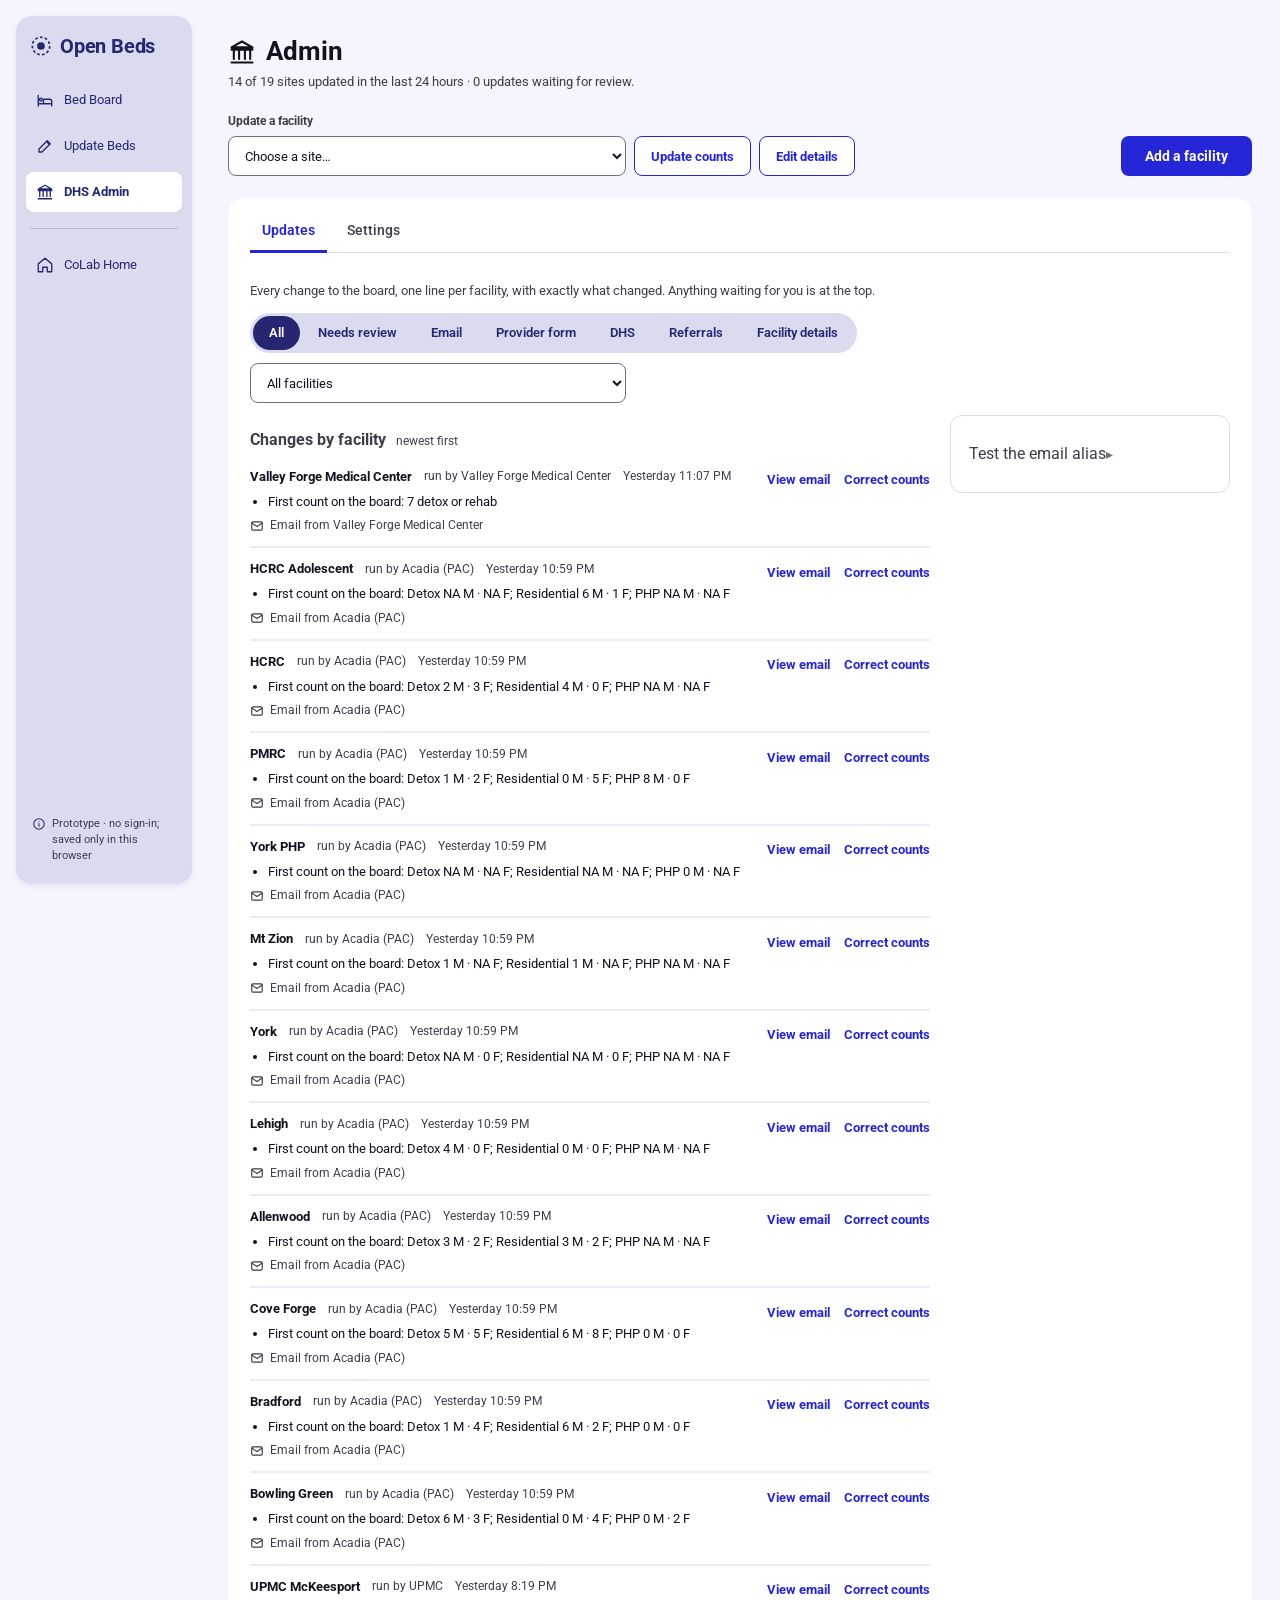
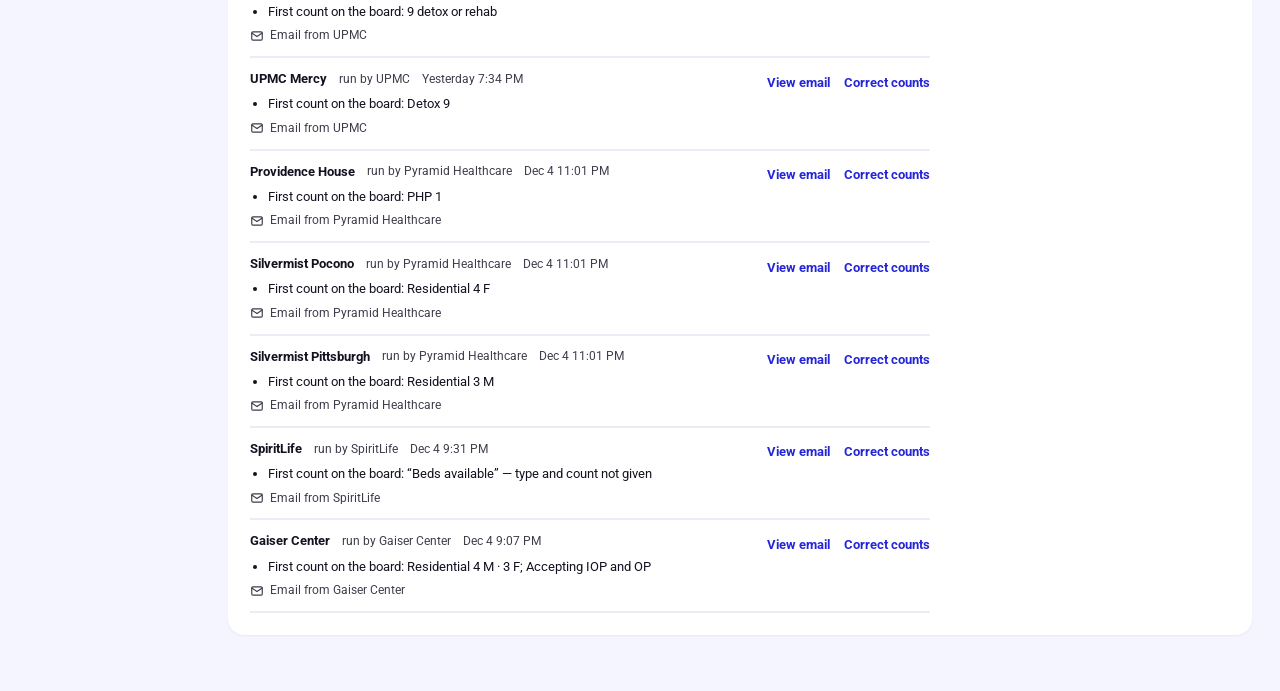
==== commit 14aaceee: "WCAG 2.2 AA: audit and fixes, rescan clean Audit (design accessibility-review skill, extended to 2.2" ====
--- a/admin.html
+++ b/admin.html
@@ -9,8 +9,8 @@
   <link rel="preconnect" href="https://fonts.gstatic.com" crossorigin>
   <link href="https://fonts.googleapis.com/css2?family=Roboto:wght@400;500;600;700&display=swap" rel="stylesheet">
   <link rel="icon" href="data:image/svg+xml,%3Csvg xmlns=%27http://www.w3.org/2000/svg%27 viewBox=%270 0 24 24%27%3E%3Ccircle cx=%2712%27 cy=%2712%27 r=%279.5%27 fill=%27none%27 stroke=%27%23262673%27 stroke-width=%272%27 stroke-dasharray=%273 2.4%27/%3E%3Ccircle cx=%2712%27 cy=%2712%27 r=%274.5%27 fill=%27%23262673%27/%3E%3C/svg%3E">
-  <link rel="stylesheet" href="assets/styles.css?v=202611132133">
-  <link rel="stylesheet" href="assets/colab.css?v=202611132133">
+  <link rel="stylesheet" href="assets/styles.css?v=202611132147">
+  <link rel="stylesheet" href="assets/colab.css?v=202611132147">
 </head>
 <body>
   <a class="skip" href="#admin-main">Skip to content</a>
@@ -97,14 +97,14 @@
     <div class="dialog" role="dialog" aria-modal="true" aria-labelledby="dlg-h" id="dlg"></div>
   </div>
 
-  <script src="data/sites.js?v=202611132133"></script>
-  <script src="data/sample-emails.js?v=202611132133"></script>
-  <script src="assets/parser.js?v=202611132133"></script>
-  <script src="assets/store.js?v=202611132133"></script>
-  <script src="assets/common.js?v=202611132133"></script>
-  <script src="assets/editor.js?v=202611132133"></script>
-  <script src="assets/profile.js?v=202611132133"></script>
-  <script src="assets/facility.js?v=202611132133"></script>
-  <script src="assets/admin.js?v=202611132133"></script>
+  <script src="data/sites.js?v=202611132147"></script>
+  <script src="data/sample-emails.js?v=202611132147"></script>
+  <script src="assets/parser.js?v=202611132147"></script>
+  <script src="assets/store.js?v=202611132147"></script>
+  <script src="assets/common.js?v=202611132147"></script>
+  <script src="assets/editor.js?v=202611132147"></script>
+  <script src="assets/profile.js?v=202611132147"></script>
+  <script src="assets/facility.js?v=202611132147"></script>
+  <script src="assets/admin.js?v=202611132147"></script>
 </body>
 </html>
--- a/assets/colab.css
+++ b/assets/colab.css
@@ -275,3 +275,25 @@
 .board-card .panel + .panel { margin-top: 14px; }
 .admin-card > .hint { margin: 0; }
 @media (max-width: 760px) { .seg { border-radius: 20px; } }
+
+/* ===== WCAG 2.2 AA fixes ===== */
+/* 1.4.3: zero / N/A / not-given cells and highlighted headers reach 4.5:1 on every surface */
+.beds td.zero, .beds td.nr, .beds td.ns, .beds td.na, .beds td[colspan]:not(.yes) { color: #5C6075; }
+.beds .hc, .beds tr.hit .hc { background: var(--smoke); }
+.beds tr.hit th, .beds tr.hit td { background: #F0F0FC; }
+/* 1.4.1: the filtered column is marked by more than color */
+.beds thead th.hc { color: var(--dark-blue); text-decoration: underline; text-decoration-thickness: 2px; text-underline-offset: 4px; }
+/* 2.5.8: targets at least 24×24 */
+.grid-tel { display: inline-flex; align-items: center; min-height: 24px; }
+details.sim > summary { min-height: 44px; display: flex; align-items: center; }
+.linkbtn { display: inline-flex; align-items: center; min-height: 24px; }
+/* Toast: text controls, dismissible (2.4.11) */
+.toast { gap: 12px; }
+.toast .toast-undo { color: var(--sky); text-decoration: underline; font-size: 13px; }
+.toast .toast-undo:hover { color: var(--white); }
+.toast-x { display: grid; place-items: center; width: 32px; height: 32px; margin: -4px -6px -4px 0; border: 0; border-radius: var(--radius); background: transparent; color: var(--white); cursor: pointer; }
+.toast-x:hover { background: rgba(255, 255, 255, .12); }
+.toast :focus-visible { outline-color: var(--sky); }
+/* Links inside running text are underlined (1.4.1) */
+p a:not(.btn):not(.cbtn), li a:not(.btn):not(.cbtn), .hint a { text-decoration: underline; }
+.beds .sub { color: #5C6075; }
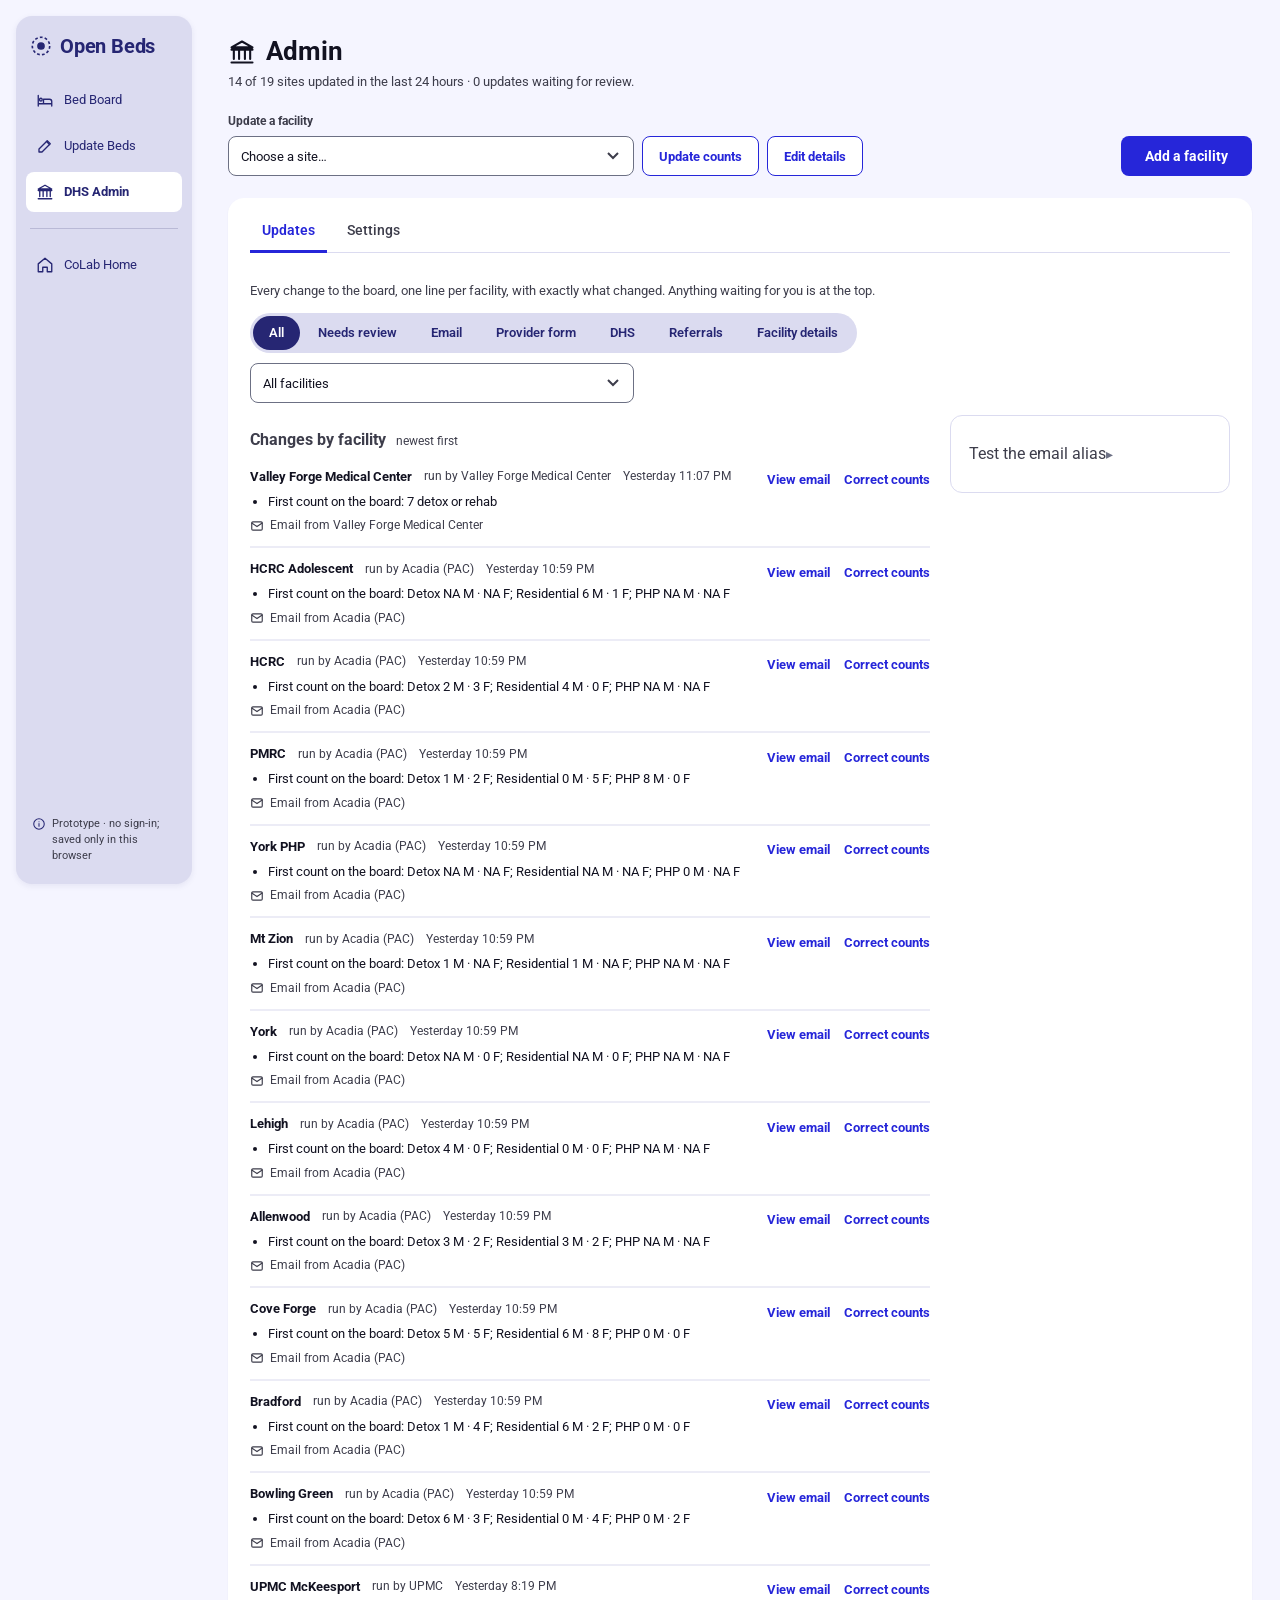
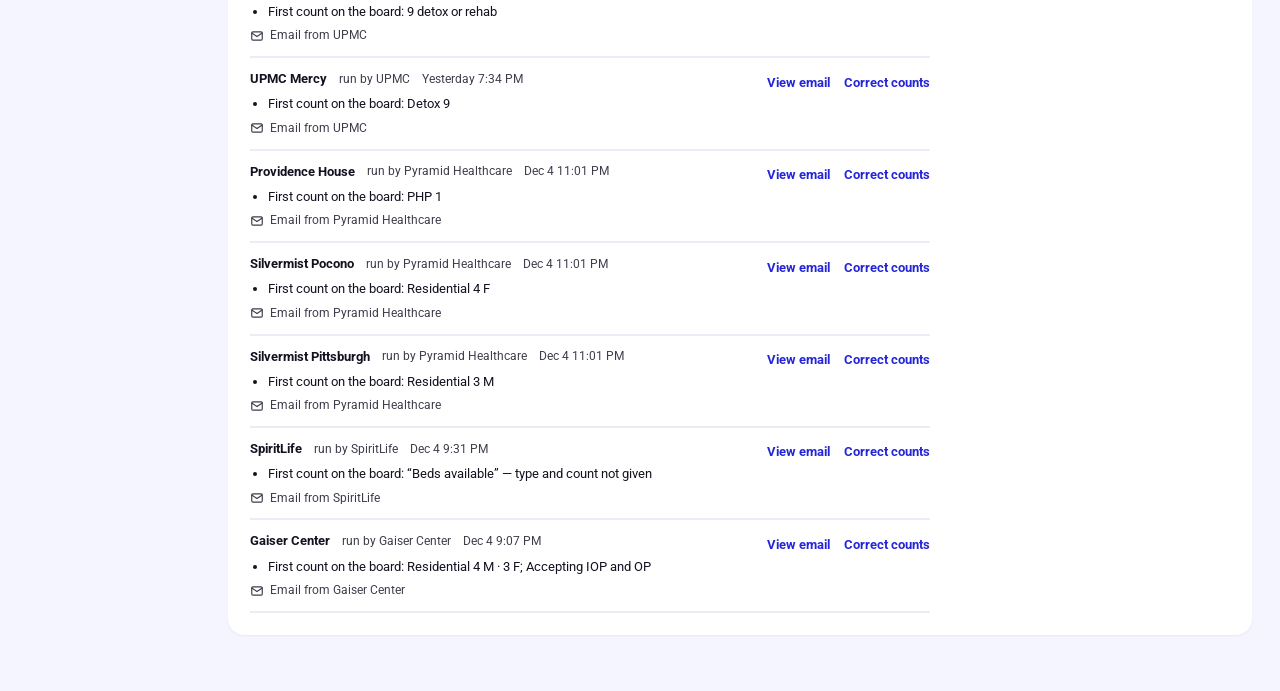
==== commit 11392c3d: "Card and filter refinements: addresses, centered bed tables, referral in contact row, consistent dro" ====
--- a/admin.html
+++ b/admin.html
@@ -9,8 +9,8 @@
   <link rel="preconnect" href="https://fonts.gstatic.com" crossorigin>
   <link href="https://fonts.googleapis.com/css2?family=Roboto:wght@400;500;600;700&display=swap" rel="stylesheet">
   <link rel="icon" href="data:image/svg+xml,%3Csvg xmlns=%27http://www.w3.org/2000/svg%27 viewBox=%270 0 24 24%27%3E%3Ccircle cx=%2712%27 cy=%2712%27 r=%279.5%27 fill=%27none%27 stroke=%27%23262673%27 stroke-width=%272%27 stroke-dasharray=%273 2.4%27/%3E%3Ccircle cx=%2712%27 cy=%2712%27 r=%274.5%27 fill=%27%23262673%27/%3E%3C/svg%3E">
-  <link rel="stylesheet" href="assets/styles.css?v=202611132147">
-  <link rel="stylesheet" href="assets/colab.css?v=202611132147">
+  <link rel="stylesheet" href="assets/styles.css?v=202611140257">
+  <link rel="stylesheet" href="assets/colab.css?v=202611140257">
 </head>
 <body>
   <a class="skip" href="#admin-main">Skip to content</a>
@@ -97,14 +97,14 @@
     <div class="dialog" role="dialog" aria-modal="true" aria-labelledby="dlg-h" id="dlg"></div>
   </div>
 
-  <script src="data/sites.js?v=202611132147"></script>
-  <script src="data/sample-emails.js?v=202611132147"></script>
-  <script src="assets/parser.js?v=202611132147"></script>
-  <script src="assets/store.js?v=202611132147"></script>
-  <script src="assets/common.js?v=202611132147"></script>
-  <script src="assets/editor.js?v=202611132147"></script>
-  <script src="assets/profile.js?v=202611132147"></script>
-  <script src="assets/facility.js?v=202611132147"></script>
-  <script src="assets/admin.js?v=202611132147"></script>
+  <script src="data/sites.js?v=202611140257"></script>
+  <script src="data/sample-emails.js?v=202611140257"></script>
+  <script src="assets/parser.js?v=202611140257"></script>
+  <script src="assets/store.js?v=202611140257"></script>
+  <script src="assets/common.js?v=202611140257"></script>
+  <script src="assets/editor.js?v=202611140257"></script>
+  <script src="assets/profile.js?v=202611140257"></script>
+  <script src="assets/facility.js?v=202611140257"></script>
+  <script src="assets/admin.js?v=202611140257"></script>
 </body>
 </html>
--- a/assets/colab.css
+++ b/assets/colab.css
@@ -297,3 +297,29 @@
 /* Links inside running text are underlined (1.4.1) */
 p a:not(.btn):not(.cbtn), li a:not(.btn):not(.cbtn), .hint a { text-decoration: underline; }
 .beds .sub { color: #5C6075; }
+.fit-list { margin: 0; padding-left: 16px; }
+.fit-list li + li { margin-top: 2px; }
+
+/* ===== Nov 13 evening: card + filter fixes ===== */
+/* Bed tables: values centered in equal columns; bed type stays left */
+.beds { table-layout: fixed; }
+.beds th:first-child { width: 34%; }
+.beds th, .beds td, .beds thead th, .beds td[colspan] { text-align: center; }
+.beds thead th:first-child, .beds tbody th, .beds tfoot th { text-align: left; }
+/* Address under the facility name */
+.site .addr { margin: 4px 0 0; display: flex; align-items: flex-start; gap: 6px; font-size: 13px; color: var(--black); }
+.site .addr .icon { margin-top: 2px; color: var(--slate); }
+.addr-none { color: var(--slate); }
+/* Contact row: Mark a referral at the right end */
+.contact-btns { align-items: center; }
+.contact-btns .refer-btn { margin-left: auto; border-color: var(--dark-blue); color: var(--dark-blue); }
+.contact-btns .refer-btn:hover { background: var(--smoke); }
+/* One select style everywhere: same chevron and inset as the Locations control */
+select.input, select.sel-in, .sel-in {
+  -webkit-appearance: none; appearance: none; padding-right: 40px; cursor: pointer;
+  background: var(--white) url("data:image/svg+xml,%3Csvg xmlns='http://www.w3.org/2000/svg' width='12' height='8' viewBox='0 0 12 8'%3E%3Cpath d='M1 1l5 5 5-5' fill='none' stroke='%233D3D4B' stroke-width='2'/%3E%3C/svg%3E") no-repeat right 14px center;
+}
+.selbtn { background-position: right 14px center; padding-right: 40px; }
+#map-msg:empty { display: none; }
+@media (max-width: 760px) { .contact-btns .refer-btn { margin-left: 0; } }
+.contact-btns .refer-btn { margin-top: 0; }
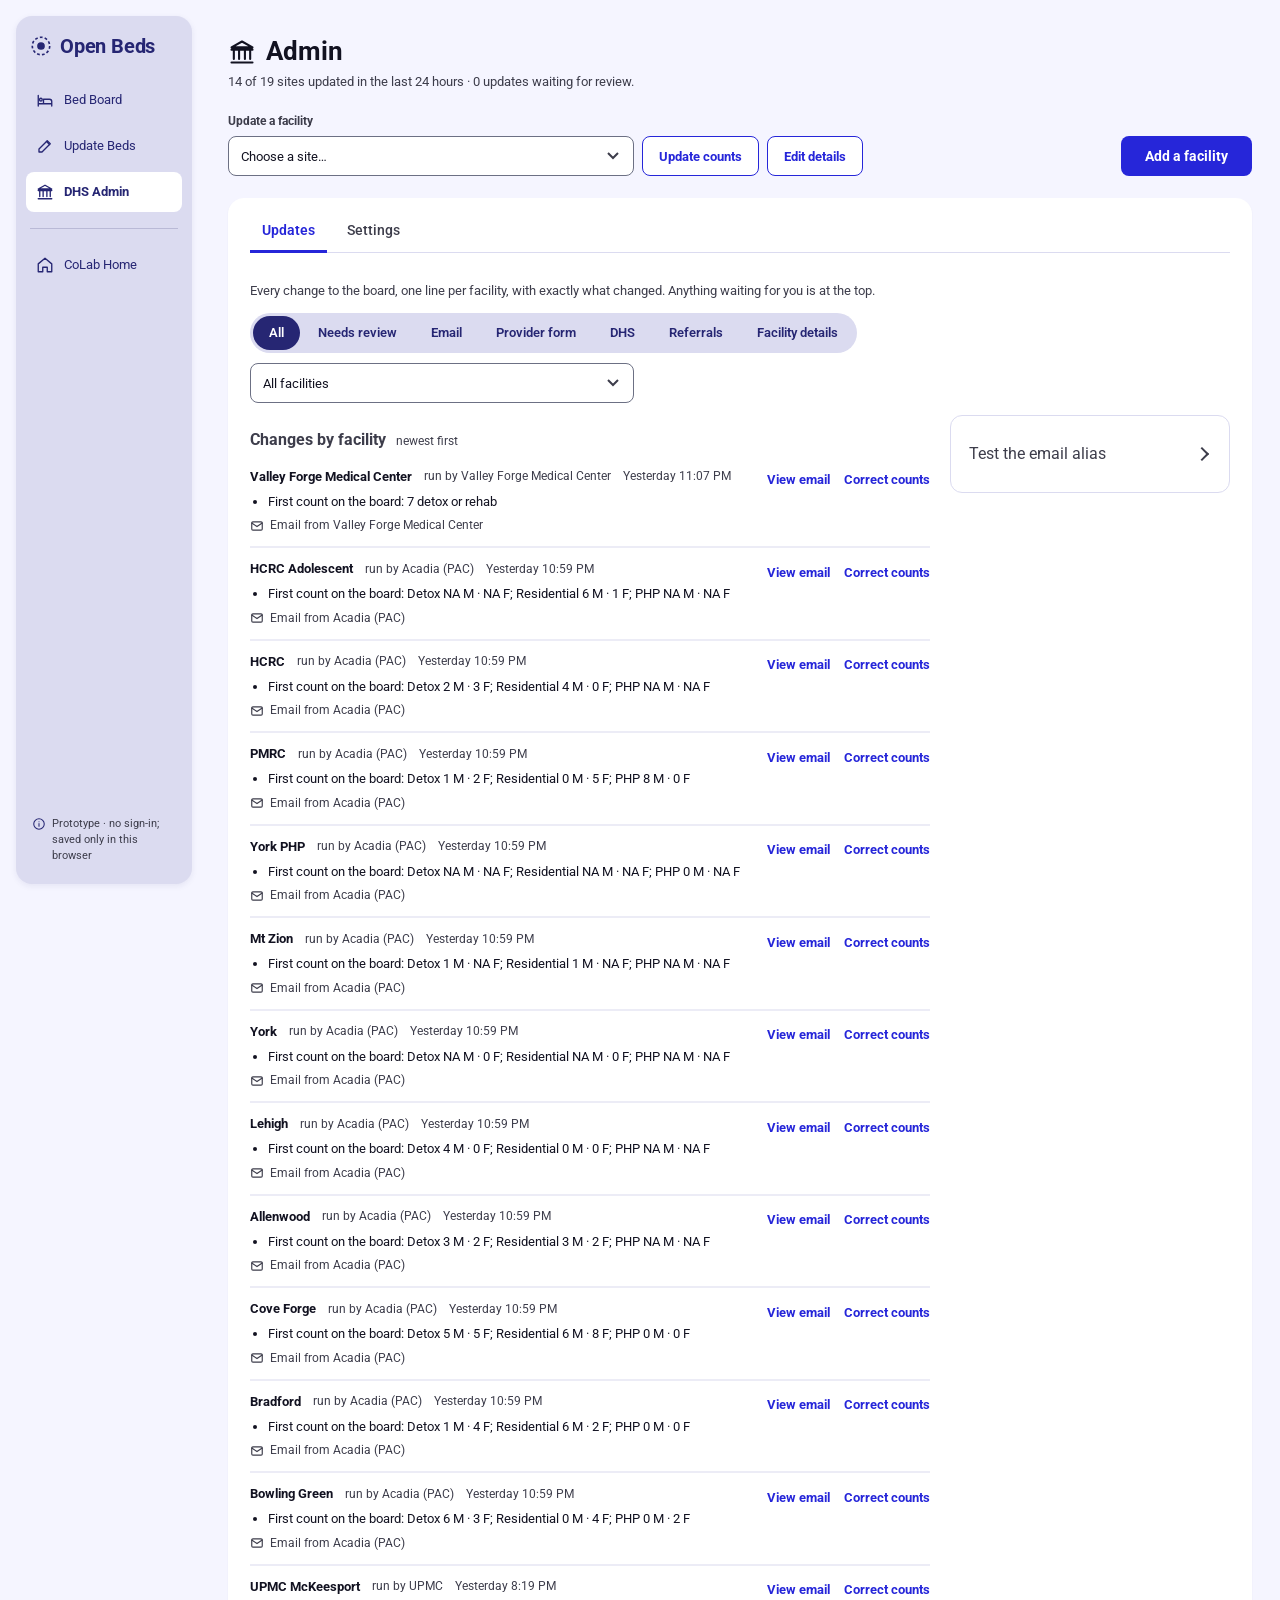
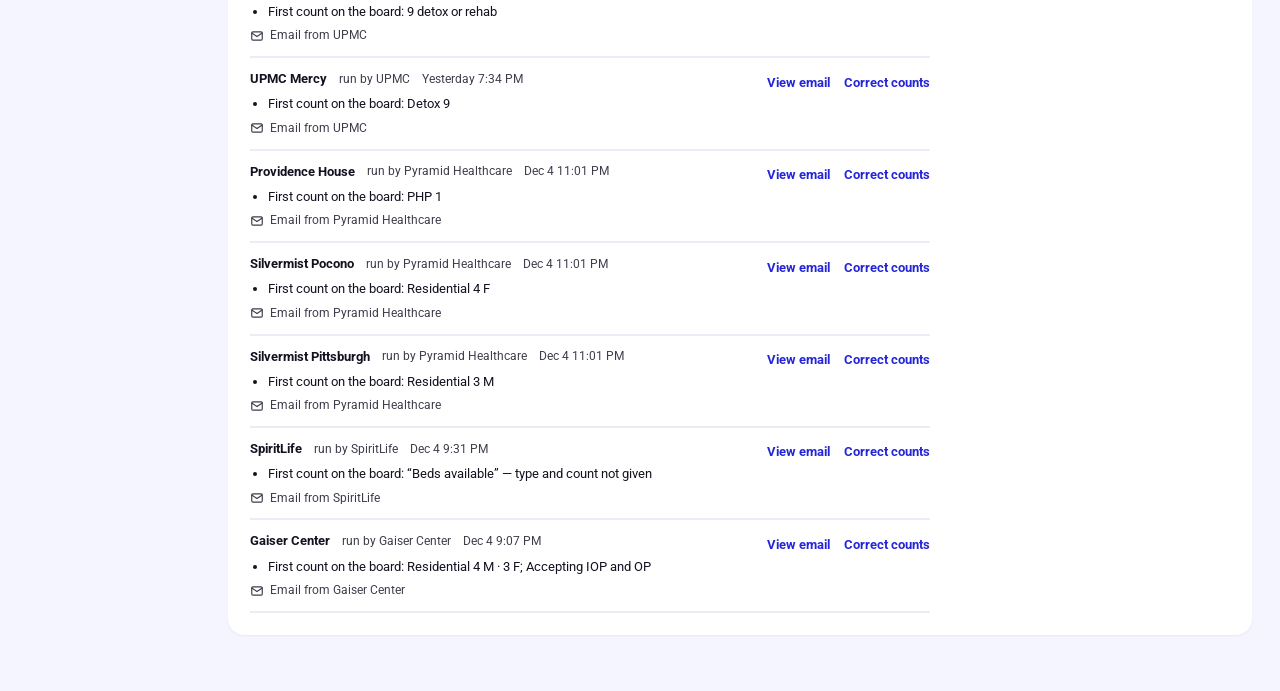
==== commit a518f69a: "Review fixes: grid update cell spacing, levels line no longer styled like a link, disclosure chevron" ====
--- a/admin.html
+++ b/admin.html
@@ -9,8 +9,8 @@
   <link rel="preconnect" href="https://fonts.gstatic.com" crossorigin>
   <link href="https://fonts.googleapis.com/css2?family=Roboto:wght@400;500;600;700&display=swap" rel="stylesheet">
   <link rel="icon" href="data:image/svg+xml,%3Csvg xmlns=%27http://www.w3.org/2000/svg%27 viewBox=%270 0 24 24%27%3E%3Ccircle cx=%2712%27 cy=%2712%27 r=%279.5%27 fill=%27none%27 stroke=%27%23262673%27 stroke-width=%272%27 stroke-dasharray=%273 2.4%27/%3E%3Ccircle cx=%2712%27 cy=%2712%27 r=%274.5%27 fill=%27%23262673%27/%3E%3C/svg%3E">
-  <link rel="stylesheet" href="assets/styles.css?v=202611140257">
-  <link rel="stylesheet" href="assets/colab.css?v=202611140257">
+  <link rel="stylesheet" href="assets/styles.css?v=202611140259">
+  <link rel="stylesheet" href="assets/colab.css?v=202611140259">
 </head>
 <body>
   <a class="skip" href="#admin-main">Skip to content</a>
@@ -97,14 +97,14 @@
     <div class="dialog" role="dialog" aria-modal="true" aria-labelledby="dlg-h" id="dlg"></div>
   </div>
 
-  <script src="data/sites.js?v=202611140257"></script>
-  <script src="data/sample-emails.js?v=202611140257"></script>
-  <script src="assets/parser.js?v=202611140257"></script>
-  <script src="assets/store.js?v=202611140257"></script>
-  <script src="assets/common.js?v=202611140257"></script>
-  <script src="assets/editor.js?v=202611140257"></script>
-  <script src="assets/profile.js?v=202611140257"></script>
-  <script src="assets/facility.js?v=202611140257"></script>
-  <script src="assets/admin.js?v=202611140257"></script>
+  <script src="data/sites.js?v=202611140259"></script>
+  <script src="data/sample-emails.js?v=202611140259"></script>
+  <script src="assets/parser.js?v=202611140259"></script>
+  <script src="assets/store.js?v=202611140259"></script>
+  <script src="assets/common.js?v=202611140259"></script>
+  <script src="assets/editor.js?v=202611140259"></script>
+  <script src="assets/profile.js?v=202611140259"></script>
+  <script src="assets/facility.js?v=202611140259"></script>
+  <script src="assets/admin.js?v=202611140259"></script>
 </body>
 </html>
--- a/assets/colab.css
+++ b/assets/colab.css
@@ -323,3 +323,11 @@
 #map-msg:empty { display: none; }
 @media (max-width: 760px) { .contact-btns .refer-btn { margin-left: 0; } }
 .contact-btns .refer-btn { margin-top: 0; }
+/* Review fixes: grid update cell spacing, static text not styled as links, disclosure marker */
+.grid .grid-tel { display: flex; width: fit-content; margin-top: 2px; }
+.grid td .linkbtn { display: flex; width: fit-content; }
+.grid .grid-lv { color: var(--slate); font-weight: 400; font-size: 12px; }
+details.sim summary { justify-content: space-between; }
+details.sim summary::after { content: ""; width: 8px; height: 8px; border-right: 2px solid var(--slate); border-bottom: 2px solid var(--slate); transform: rotate(-45deg); margin-right: 4px; }
+details.sim[open] summary::after { content: ""; transform: rotate(45deg); }
+.grid .site-name .grid-lv { color: var(--slate); font-weight: 400; }
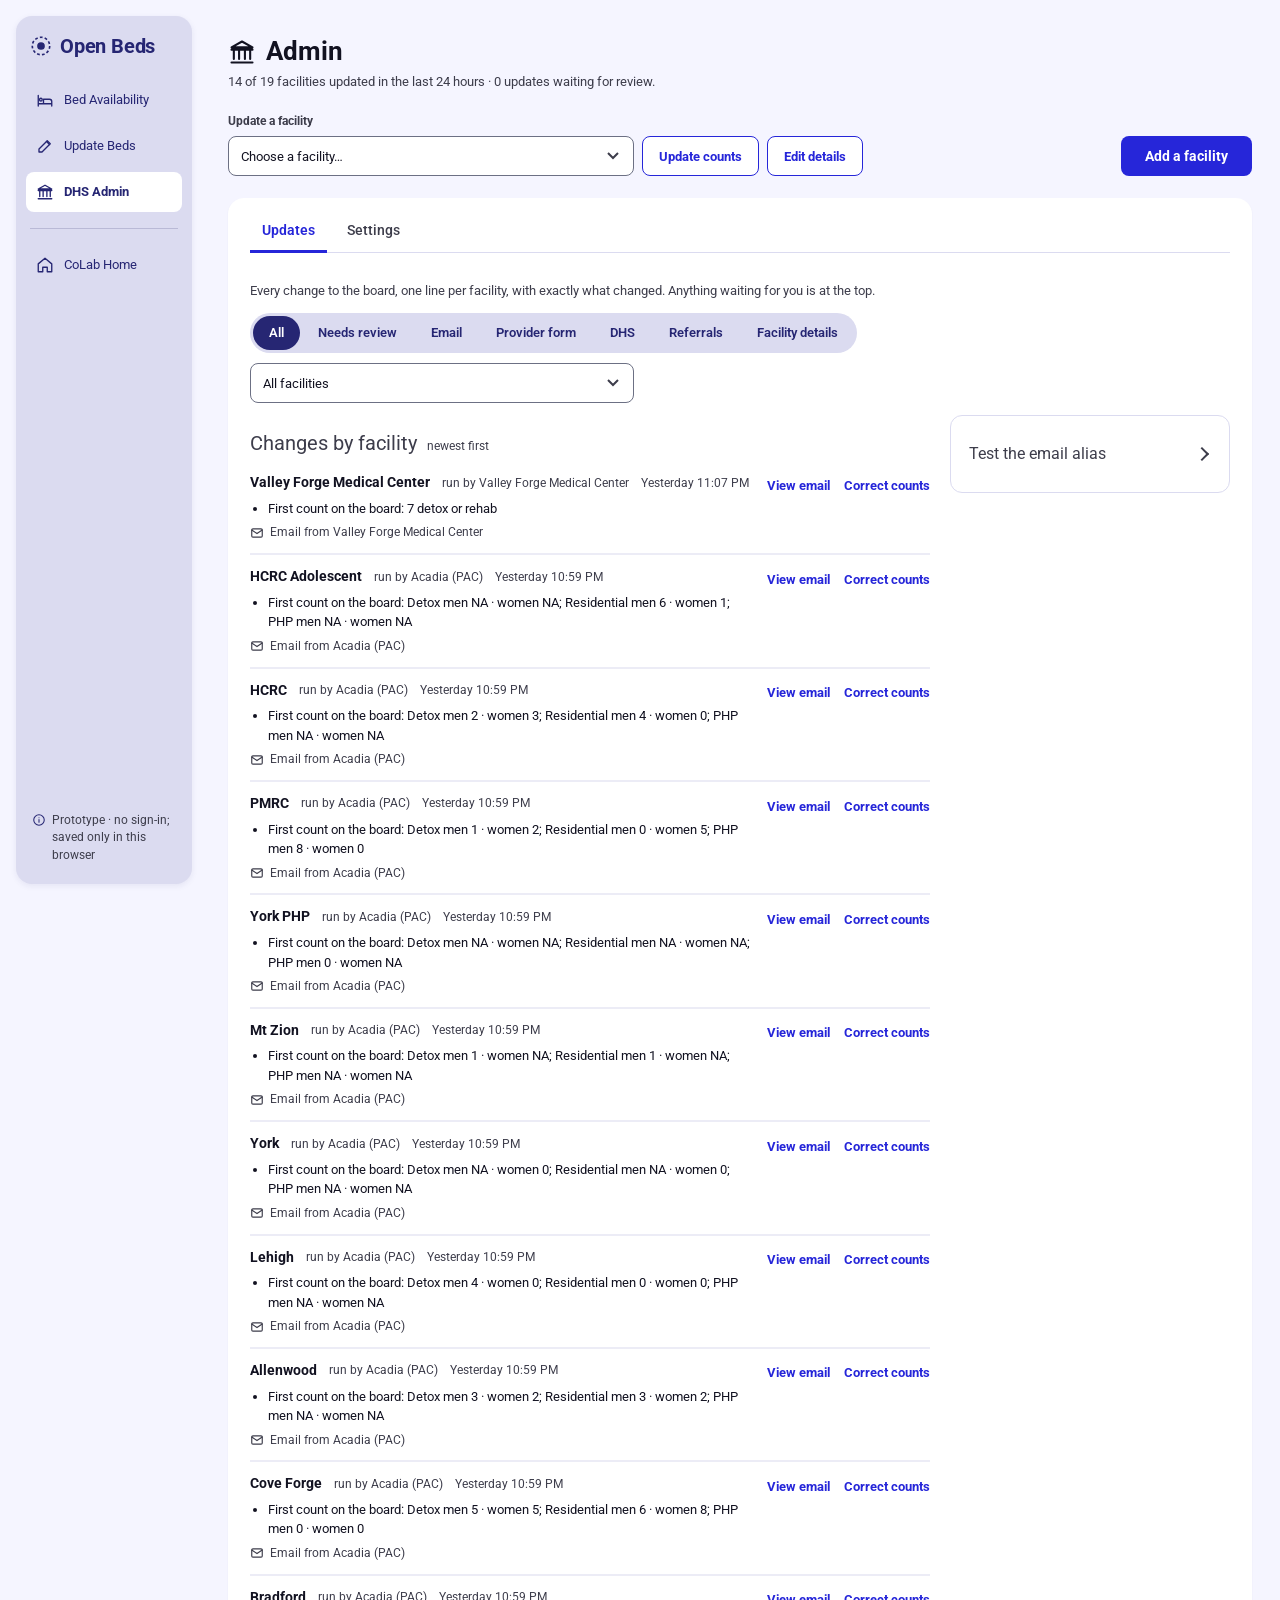
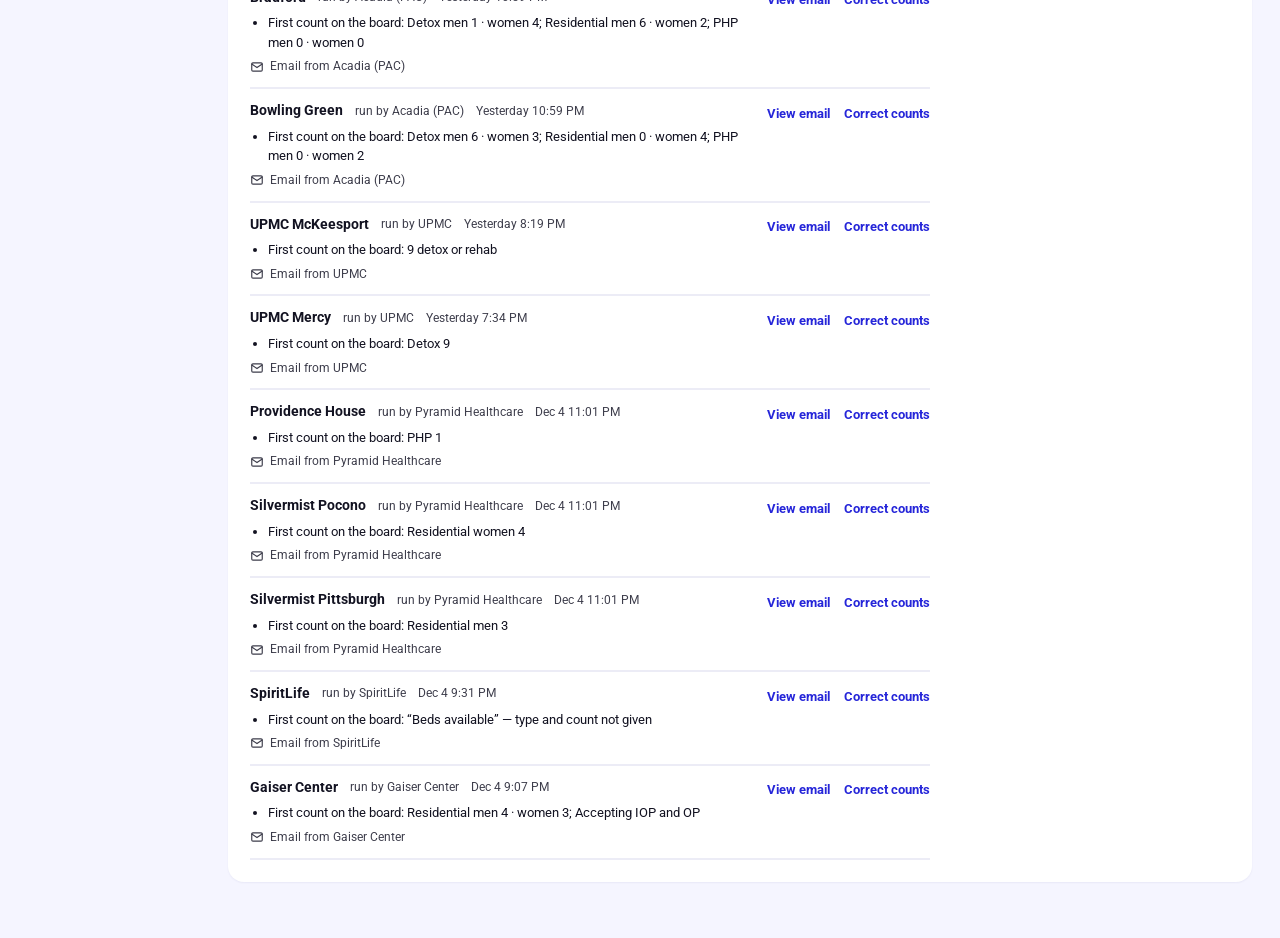
==== commit 9862a401: "Act on the design review: clearer filters, calmer provider form, undo everywhere Board: counts in th" ====
--- a/admin.html
+++ b/admin.html
@@ -9,15 +9,15 @@
   <link rel="preconnect" href="https://fonts.gstatic.com" crossorigin>
   <link href="https://fonts.googleapis.com/css2?family=Roboto:wght@400;500;600;700&display=swap" rel="stylesheet">
   <link rel="icon" href="data:image/svg+xml,%3Csvg xmlns=%27http://www.w3.org/2000/svg%27 viewBox=%270 0 24 24%27%3E%3Ccircle cx=%2712%27 cy=%2712%27 r=%279.5%27 fill=%27none%27 stroke=%27%23262673%27 stroke-width=%272%27 stroke-dasharray=%273 2.4%27/%3E%3Ccircle cx=%2712%27 cy=%2712%27 r=%274.5%27 fill=%27%23262673%27/%3E%3C/svg%3E">
-  <link rel="stylesheet" href="assets/styles.css?v=202611140259">
-  <link rel="stylesheet" href="assets/colab.css?v=202611140259">
+  <link rel="stylesheet" href="assets/styles.css?v=202611140320">
+  <link rel="stylesheet" href="assets/colab.css?v=202611140320">
 </head>
 <body>
   <a class="skip" href="#admin-main">Skip to content</a>
 <div class="hub">
   <nav class="sidebar" aria-label="Open Beds">
     <a class="brand" href="index.html"><svg class="icon" width="22" height="22" viewBox="0 0 24 24" fill="none" stroke="currentColor" stroke-width="1.8" aria-hidden="true"><circle cx="12" cy="12" r="9.5" stroke-dasharray="3 2.4"/><circle cx="12" cy="12" r="4.2" fill="currentColor" stroke="none"/></svg>Open Beds</a>
-    <a class="side-link" href="index.html"><svg class="icon" width="18" height="18" viewBox="0 0 24 24" fill="none" stroke="currentColor" stroke-width="1.8" stroke-linecap="round" stroke-linejoin="round" aria-hidden="true"><path d="M3 20V6M21 20v-6a3 3 0 0 0-3-3h-8v6M3 17h18"/><circle cx="6.5" cy="11.5" r="1.8"/></svg>Bed Board</a>
+    <a class="side-link" href="index.html"><svg class="icon" width="18" height="18" viewBox="0 0 24 24" fill="none" stroke="currentColor" stroke-width="1.8" stroke-linecap="round" stroke-linejoin="round" aria-hidden="true"><path d="M3 20V6M21 20v-6a3 3 0 0 0-3-3h-8v6M3 17h18"/><circle cx="6.5" cy="11.5" r="1.8"/></svg>Bed Availability</a>
     <a class="side-link" href="update.html"><svg class="icon" width="18" height="18" viewBox="0 0 24 24" fill="none" stroke="currentColor" stroke-width="1.8" stroke-linecap="round" stroke-linejoin="round" aria-hidden="true"><path d="M4 20h4L19 9l-4-4L4 16z"/><path d="M14 6l4 4"/></svg>Update Beds</a>
     <a class="side-link" href="admin.html" aria-current="page"><svg class="icon" width="18" height="18" viewBox="0 0 24 24" fill="none" stroke="currentColor" stroke-width="1.8" stroke-linecap="round" stroke-linejoin="round" aria-hidden="true"><path d="M3 10h18M12 3l9 5H3zM5 10v8M9.5 10v8M14.5 10v8M19 10v8M3 21h18"/></svg>DHS Admin</a>
     <div class="side-divider" role="separator"></div>
@@ -82,7 +82,7 @@
       <div class="panel">
         <h2>Known senders</h2>
         <p class="hint">An email is matched to a provider by its sender’s domain.</p>
-        <div class="gridwrap"><table class="sitetbl" style="min-width:0"><thead><tr><th scope="col">Provider</th><th scope="col">Sender domains</th><th scope="col">Sites</th></tr></thead><tbody id="sender-rows"></tbody></table></div>
+        <div class="gridwrap"><table class="sitetbl" style="min-width:0"><thead><tr><th scope="col">Provider</th><th scope="col">Sender domains</th><th scope="col">Facilities</th></tr></thead><tbody id="sender-rows"></tbody></table></div>
       </div>
       <div class="panel">
         <h2>Demo data</h2>
@@ -97,14 +97,14 @@
     <div class="dialog" role="dialog" aria-modal="true" aria-labelledby="dlg-h" id="dlg"></div>
   </div>
 
-  <script src="data/sites.js?v=202611140259"></script>
-  <script src="data/sample-emails.js?v=202611140259"></script>
-  <script src="assets/parser.js?v=202611140259"></script>
-  <script src="assets/store.js?v=202611140259"></script>
-  <script src="assets/common.js?v=202611140259"></script>
-  <script src="assets/editor.js?v=202611140259"></script>
-  <script src="assets/profile.js?v=202611140259"></script>
-  <script src="assets/facility.js?v=202611140259"></script>
-  <script src="assets/admin.js?v=202611140259"></script>
+  <script src="data/sites.js?v=202611140320"></script>
+  <script src="data/sample-emails.js?v=202611140320"></script>
+  <script src="assets/parser.js?v=202611140320"></script>
+  <script src="assets/store.js?v=202611140320"></script>
+  <script src="assets/common.js?v=202611140320"></script>
+  <script src="assets/editor.js?v=202611140320"></script>
+  <script src="assets/profile.js?v=202611140320"></script>
+  <script src="assets/facility.js?v=202611140320"></script>
+  <script src="assets/admin.js?v=202611140320"></script>
 </body>
 </html>
--- a/assets/colab.css
+++ b/assets/colab.css
@@ -331,3 +331,126 @@
 details.sim summary::after { content: ""; width: 8px; height: 8px; border-right: 2px solid var(--slate); border-bottom: 2px solid var(--slate); transform: rotate(-45deg); margin-right: 4px; }
 details.sim[open] summary::after { content: ""; transform: rotate(45deg); }
 .grid .site-name .grid-lv { color: var(--slate); font-weight: 400; }
+
+/* ===== Review changes (Nov 13 night) ===== */
+/* 1, 10: compact filter bar on one aligned row; the rest behind More filters */
+.filters { display: block; padding: 18px 22px; }
+.filters-toggle { display: none; }
+.filters-row { display: flex; flex-wrap: wrap; align-items: flex-end; gap: 14px 24px; }
+.filters-row .filter-col .selbtn { min-width: 220px; }
+.more-btn .chev { width: 8px; height: 8px; border-right: 2px solid currentColor; border-bottom: 2px solid currentColor; transform: rotate(45deg); margin: -3px 0 0 4px; }
+.more-btn[aria-expanded="true"] .chev { transform: rotate(-135deg); margin-top: 3px; }
+.more-count, .filters-count { font-weight: 700; }
+.more-filters { display: grid; grid-template-columns: repeat(4, minmax(0, 1fr)); gap: 14px 24px; align-items: end; margin-top: 16px; padding-top: 16px; border-top: 1px solid var(--hairline); }
+.more-filters .seg-group { min-width: 0; }
+.more-filters .input { width: 100%; }
+.more-filters .checks { gap: 4px; }
+.seg-n { margin-left: 6px; font-weight: 400; opacity: .85; font-variant-numeric: tabular-nums; }
+.seg input:checked + label .seg-n { opacity: 1; }
+/* 4: chips + Clear all */
+.chips { display: flex; flex-wrap: wrap; align-items: center; gap: 8px; margin-top: 14px; padding-top: 14px; border-top: 1px solid var(--hairline); }
+.chips-h { font-size: 13px; font-weight: 700; color: var(--black); margin-right: 4px; }
+.chip { display: inline-flex; align-items: center; gap: 6px; min-height: 32px; padding: 4px 8px 4px 12px; border: 1.5px solid var(--dark-blue); border-radius: 999px; background: var(--white); color: var(--dark-blue); font: inherit; font-size: 13px; font-weight: 600; cursor: pointer; }
+.chip:hover { background: var(--smoke); }
+.chips .linkbtn { margin-left: 4px; }
+/* 1: dismissible notice; stale banner */
+.notice { position: relative; padding-right: 44px; }
+.notice-x { position: absolute; top: 50%; right: 8px; transform: translateY(-50%); display: grid; place-items: center; width: 32px; height: 32px; border: 0; border-radius: var(--radius); background: transparent; color: var(--slate); cursor: pointer; }
+.notice-x:hover { background: var(--smoke); }
+.notice.warn { padding-right: 14px; border-color: #C99A4B; background: #FFF9EE; }
+.notice.warn svg { stroke: #6E4A0E; }
+.notice.warn p { color: #6E4A0E; }
+/* 2: the two count notes that aren't bed types */
+.also { margin: 0; font-size: 13px; color: var(--slate); }
+.also:empty { display: none; }
+/* 8: live changes */
+.live-note { margin: 0; font-size: 13px; font-weight: 600; color: var(--dark-blue); }
+.live-note:empty { display: none; }
+@keyframes ob-flash { 0% { box-shadow: 0 0 0 3px var(--light-blue); } 70% { box-shadow: 0 0 0 3px var(--light-blue); } 100% { box-shadow: 0 0 0 0 transparent; } }
+.just-changed { animation: ob-flash 3.5s ease-out 1; }
+@media (prefers-reduced-motion: reduce) { .just-changed { animation: none; box-shadow: 0 0 0 2px var(--light-blue); } }
+/* 5: wide screens put "Who they take" beside the bed table */
+@media (min-width: 1280px) {
+  .card { grid-template-columns: 112px minmax(0, 1.25fr) minmax(280px, 1fr); }
+  .card > .side { grid-column: 3; grid-row: 1; }
+  .card > .bedwrap { grid-column: 2; grid-row: 2; }
+  .card > .fit { grid-column: 3; grid-row: 2; border-top: 0; padding-top: 0; padding-left: 18px; border-left: 1px solid var(--hairline); }
+  .card > .contact { grid-row: 3; }
+}
+/* 5: contact sources on demand; compact density */
+.note-btn { margin-top: 6px; font-size: 12px; font-weight: 600; }
+.contact-note { margin-top: 4px; }
+.density { display: flex; flex-direction: column; flex: none; }
+.density .check { min-height: 40px; display: flex; align-items: center; }
+.compact .card { padding: 10px 14px; gap: 6px 16px; }
+.compact .card > .fit, .compact .bed-notes, .compact .contact-h, .compact .note-btn, .compact .contact-note, .compact .site .meta { display: none !important; }
+.compact .beds th, .compact .beds td { padding-top: 4px; padding-bottom: 4px; }
+.compact .count { min-height: 56px; }
+.compact .contact { padding-top: 8px; }
+/* 9: one type scale (12 / 13 / 14 / 16 / 20 / 26) and one style per heading level */
+.side-note, .count span, .contact-note, .tile .s, .srcdlg-kind { font-size: 12px; }
+.fit-h, .contact-h, .srcdlg-sub, .form-sub, .addsite .form-sub, .newfac .form-sub, .profile-edit .form-sub, .grid .region-row th { font-size: 12px; }
+.site h3, .site-edit-h h3, .newfac-h h3, .ml-head b { font-size: 16px; }
+.beds td { font-size: 20px; }
+.beds tfoot td { font-size: 16px; }
+.beds tfoot th { font-size: 14px; }
+.beds tbody th { font-size: 14px; }
+.upd-time { font-size: 14px; }
+.group-h h2, .ui-h, .panel h2 { font-size: 20px; font-weight: 400; color: var(--slate); }
+.success h2 { font-size: 20px; }
+.chips-h, .ui-top b, .feed-top b { font-size: 14px; }
+@media (max-width: 760px) {
+  .filters-toggle { display: inline-flex; }
+  .filters-body:not([hidden]) { margin-top: 14px; }
+  .filters-row, .more-filters { display: grid; grid-template-columns: minmax(0, 1fr); }
+  .filters-row .filter-col .selbtn, .more-btn { width: 100%; }
+  .more-col .lbl { display: none; }
+  .density { flex: 1 1 100%; }
+  .density .lbl { display: none; }
+  .chips { margin-top: 10px; padding-top: 10px; }
+}
+.filters-row { gap: 14px 20px; }
+.filters-row .seg label { padding: 6px 12px; }
+.filters-row .filter-col .selbtn { min-width: 190px; }
+@media (min-width: 761px) { .filters-row .more-col { margin-left: auto; } }
+
+/* ---------- Provider form: collapsed facilities, jump list, confirm, review ---------- */
+.site-wrap { border: 1px solid var(--ash); border-radius: var(--radius-lg); background: var(--white); margin-bottom: 12px; }
+.site-wrap .site-edit { border: 0; border-top: 1px solid var(--hairline); border-radius: 0; }
+.site-wrap .site-edit-h { display: none; }
+.site-wrap .profile-edit { border: 0; border-top: 1px solid var(--hairline); }
+h3.sum-h { margin: 0; font-size: inherit; }
+.sum-btn { width: 100%; display: grid; grid-template-columns: 1fr auto 18px; grid-template-areas: "name st chev" "last st chev"; gap: 2px 14px; align-items: center; text-align: left;
+  background: none; border: 0; padding: 12px 16px; min-height: 56px; font: inherit; color: inherit; cursor: pointer; border-radius: var(--radius-lg); }
+.sum-btn:hover { background: var(--smoke); }
+.sum-name { grid-area: name; font-size: 16px; font-weight: 700; color: var(--black); }
+.sum-name .full-name { font-weight: 400; font-size: 13px; color: var(--slate); }
+.sum-last { grid-area: last; font-size: 13px; color: var(--slate); }
+.sum-st, .jump-st { font-size: 12px; font-weight: 600; color: var(--slate); }
+.sum-st { grid-area: st; }
+.sum-st.done, .jump-st.done { color: var(--green-text); }
+.sum-btn .chev { grid-area: chev; color: var(--blue); transition: transform .15s; }
+.sum-btn[aria-expanded="true"] .chev { transform: rotate(180deg); }
+.sum-btn[aria-expanded="true"] { border-radius: var(--radius-lg) var(--radius-lg) 0 0; }
+.jump { position: sticky; top: 0; z-index: 3; background: var(--white); margin: 0 -4px 12px; padding: 8px 4px; border-bottom: 1px solid var(--hairline); }
+.jump ul { list-style: none; margin: 0; padding: 0; display: flex; flex-wrap: wrap; gap: 6px 8px; }
+.jump a { display: inline-flex; align-items: baseline; gap: 6px; min-height: 32px; padding: 6px 12px; border: 1px solid var(--ash); border-radius: 16px; font-size: 13px; color: var(--dark-blue); text-decoration: none; }
+.jump a:hover { background: var(--smoke); }
+.copied { margin: 8px 0 0; font-size: 13px; color: var(--green-text); }
+.copied:empty { display: none; }
+.srcdlg-took ul { margin: 4px 0 0; padding-left: 18px; }
+@media (prefers-reduced-motion: reduce) { .sum-btn .chev { transition: none; } }
+@media (max-width: 760px) {
+  .jump { position: static; }
+  .jump ul { flex-wrap: nowrap; overflow-x: auto; padding-bottom: 4px; }
+  .jump a { white-space: nowrap; }
+  .sum-btn { grid-template-columns: 1fr 18px; grid-template-areas: "name chev" "last chev" "st chev"; }
+}
+.jump li a:not(.btn), .jump li a:not(.btn):hover { text-decoration: none; }
+.sum-last { font-weight: 400; }
+.jump a .jump-st { font-weight: 400; }
+
+/* ---------- Type scale: keep everything on 12 / 13 / 14 / 16 / 20 / 26 ---------- */
+.panel .hint, .srcdlg-took, .srcdlg-meta, .btn.small, .assign, .feed-sites, .feed-note, .rep dl, .mail ul.parsed, .site .meta { font-size: 13px; }
+.field .help, .nocall, .grid .site-name span, .legend, .site-edit-h .last, .mail pre, pre.mailbody, .contact-note, .grid-tel, .lv-grid .help, .locpanel .help { font-size: 12px; }
+.bed-none { font-size: 14px; }
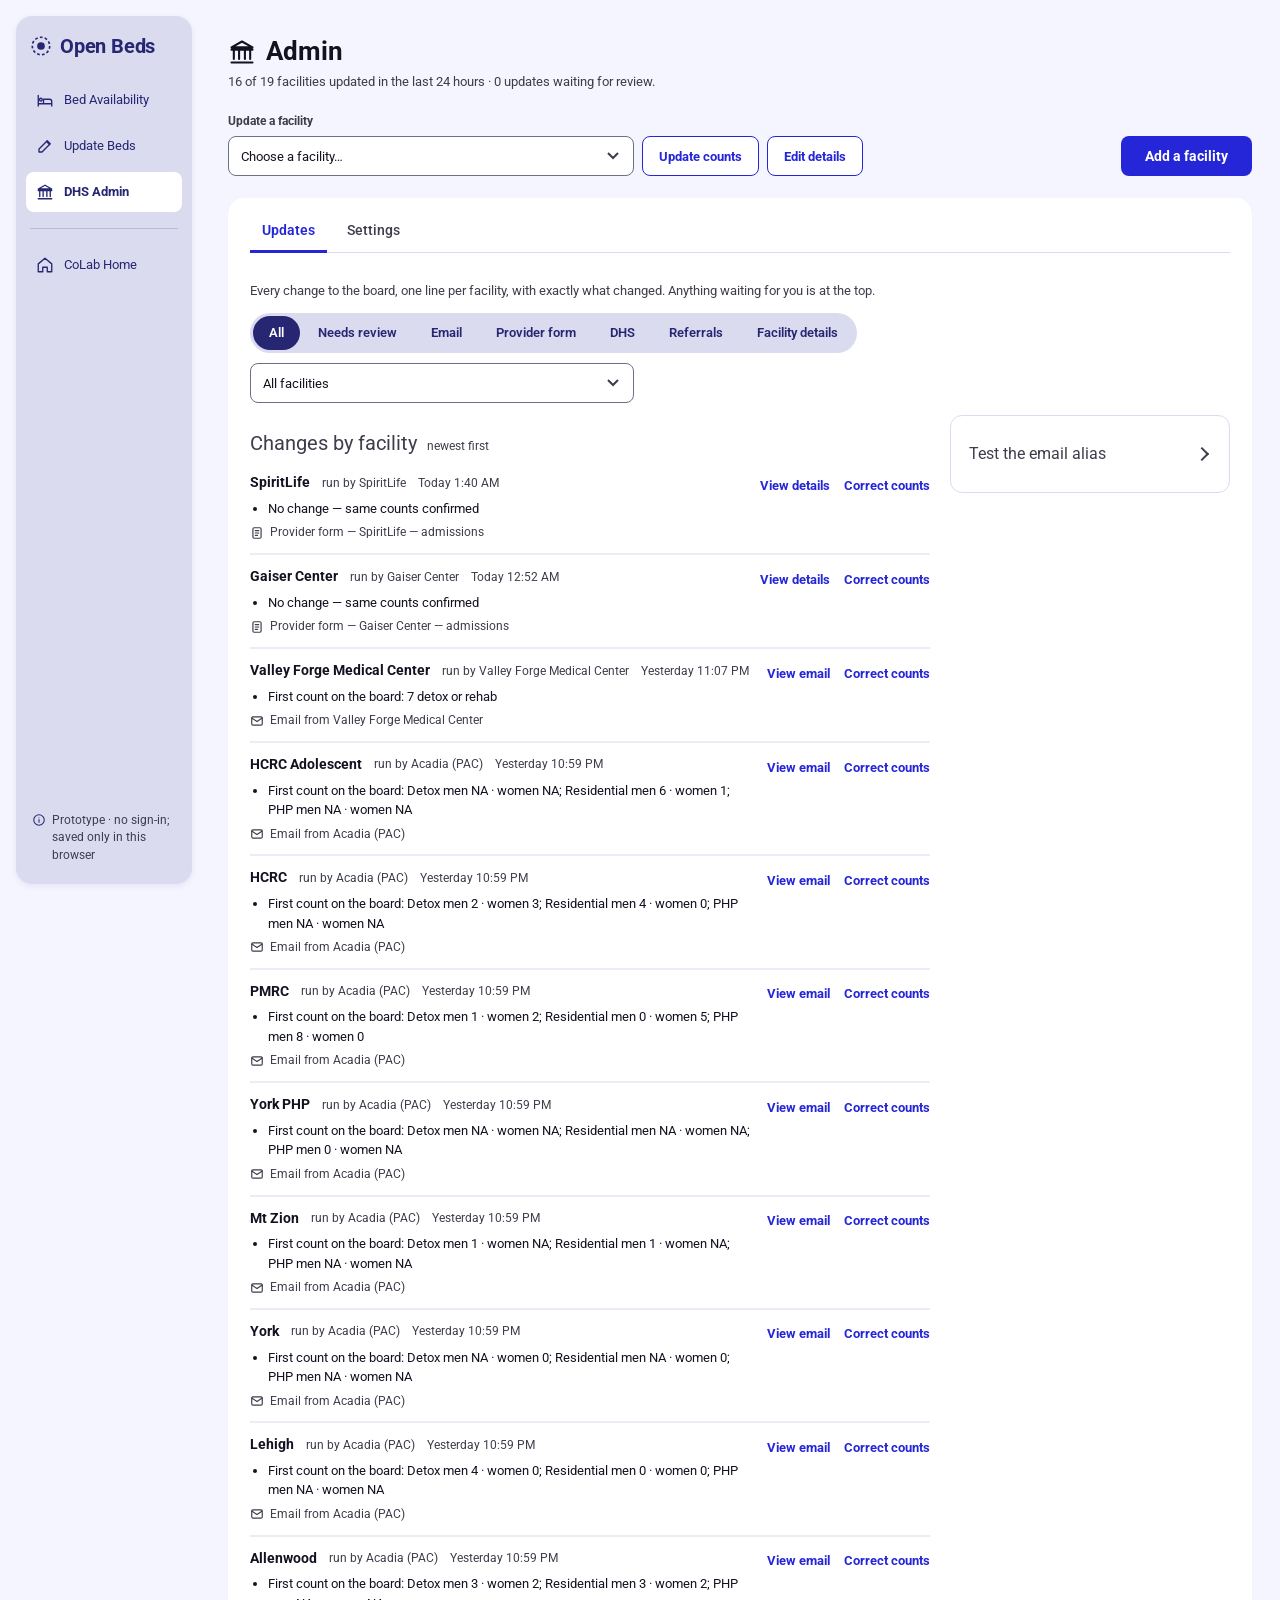
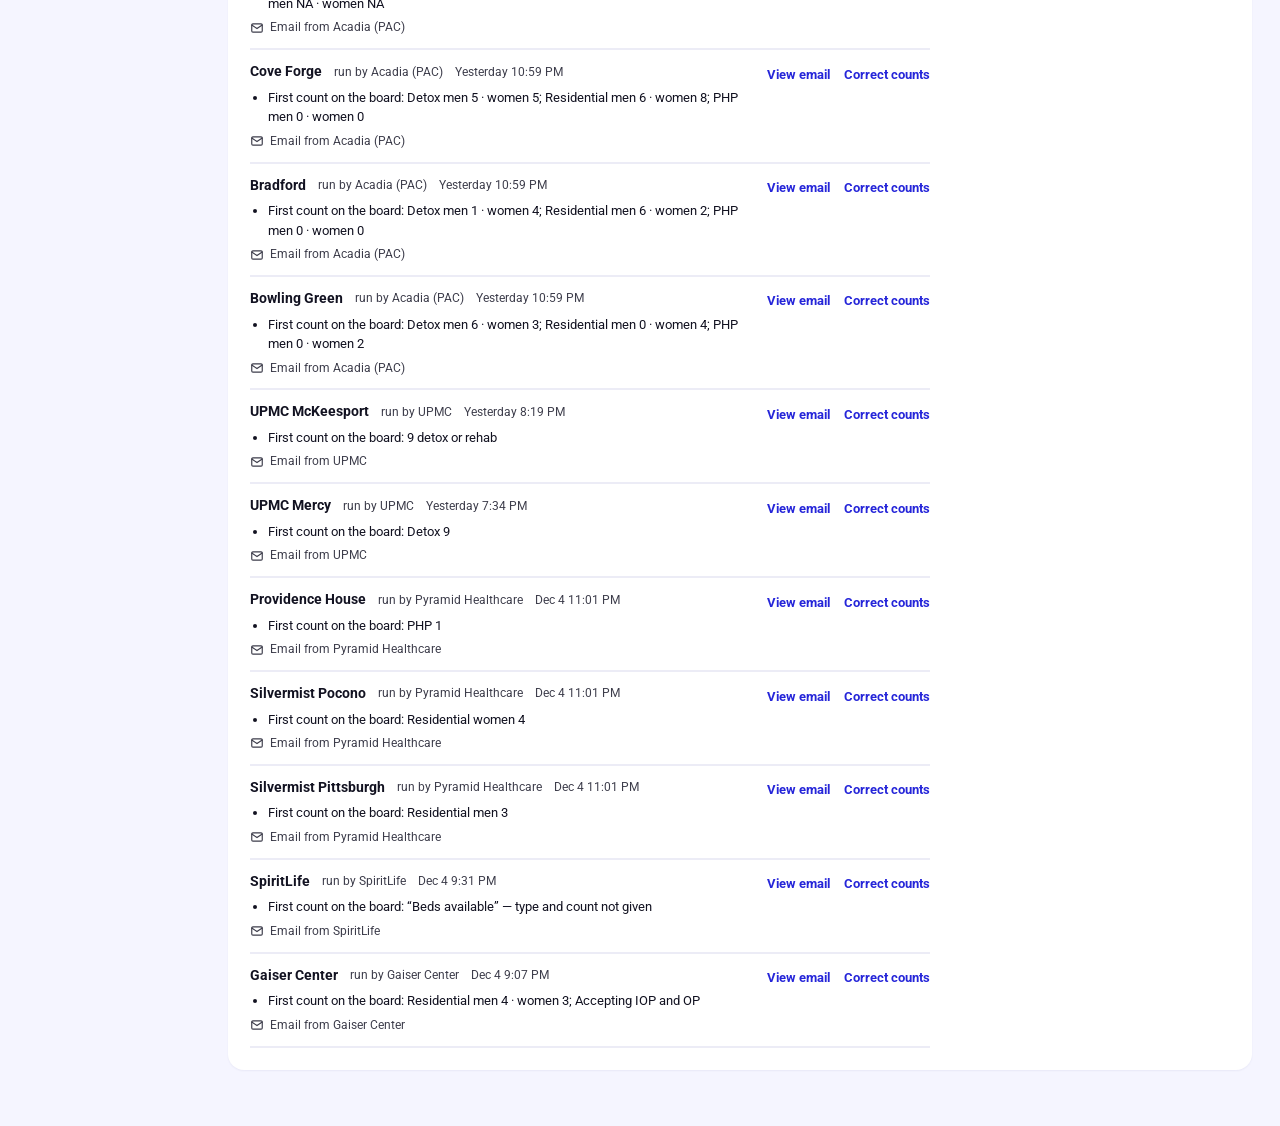
==== commit f8ac0ff3: "Show "confirmed" separately from "changed" on every facility Cards and the All facilities grid now s" ====
--- a/admin.html
+++ b/admin.html
@@ -9,8 +9,8 @@
   <link rel="preconnect" href="https://fonts.gstatic.com" crossorigin>
   <link href="https://fonts.googleapis.com/css2?family=Roboto:wght@400;500;600;700&display=swap" rel="stylesheet">
   <link rel="icon" href="data:image/svg+xml,%3Csvg xmlns=%27http://www.w3.org/2000/svg%27 viewBox=%270 0 24 24%27%3E%3Ccircle cx=%2712%27 cy=%2712%27 r=%279.5%27 fill=%27none%27 stroke=%27%23262673%27 stroke-width=%272%27 stroke-dasharray=%273 2.4%27/%3E%3Ccircle cx=%2712%27 cy=%2712%27 r=%274.5%27 fill=%27%23262673%27/%3E%3C/svg%3E">
-  <link rel="stylesheet" href="assets/styles.css?v=202611140320">
-  <link rel="stylesheet" href="assets/colab.css?v=202611140320">
+  <link rel="stylesheet" href="assets/styles.css?v=202611140430">
+  <link rel="stylesheet" href="assets/colab.css?v=202611140430">
 </head>
 <body>
   <a class="skip" href="#admin-main">Skip to content</a>
@@ -97,14 +97,14 @@
     <div class="dialog" role="dialog" aria-modal="true" aria-labelledby="dlg-h" id="dlg"></div>
   </div>
 
-  <script src="data/sites.js?v=202611140320"></script>
-  <script src="data/sample-emails.js?v=202611140320"></script>
-  <script src="assets/parser.js?v=202611140320"></script>
-  <script src="assets/store.js?v=202611140320"></script>
-  <script src="assets/common.js?v=202611140320"></script>
-  <script src="assets/editor.js?v=202611140320"></script>
-  <script src="assets/profile.js?v=202611140320"></script>
-  <script src="assets/facility.js?v=202611140320"></script>
-  <script src="assets/admin.js?v=202611140320"></script>
+  <script src="data/sites.js?v=202611140430"></script>
+  <script src="data/sample-emails.js?v=202611140430"></script>
+  <script src="assets/parser.js?v=202611140430"></script>
+  <script src="assets/store.js?v=202611140430"></script>
+  <script src="assets/common.js?v=202611140430"></script>
+  <script src="assets/editor.js?v=202611140430"></script>
+  <script src="assets/profile.js?v=202611140430"></script>
+  <script src="assets/facility.js?v=202611140430"></script>
+  <script src="assets/admin.js?v=202611140430"></script>
 </body>
 </html>
--- a/assets/colab.css
+++ b/assets/colab.css
@@ -454,3 +454,7 @@
 .panel .hint, .srcdlg-took, .srcdlg-meta, .btn.small, .assign, .feed-sites, .feed-note, .rep dl, .mail ul.parsed, .site .meta { font-size: 13px; }
 .field .help, .nocall, .grid .site-name span, .legend, .site-edit-h .last, .mail pre, pre.mailbody, .contact-note, .grid-tel, .lv-grid .help, .locpanel .help { font-size: 12px; }
 .bed-none { font-size: 14px; }
+
+/* ---------- Confirmed vs. changed ---------- */
+.upd-chg { font-size: 12px; color: var(--slate); }
+.upd-cell .upd-chg { display: block; }
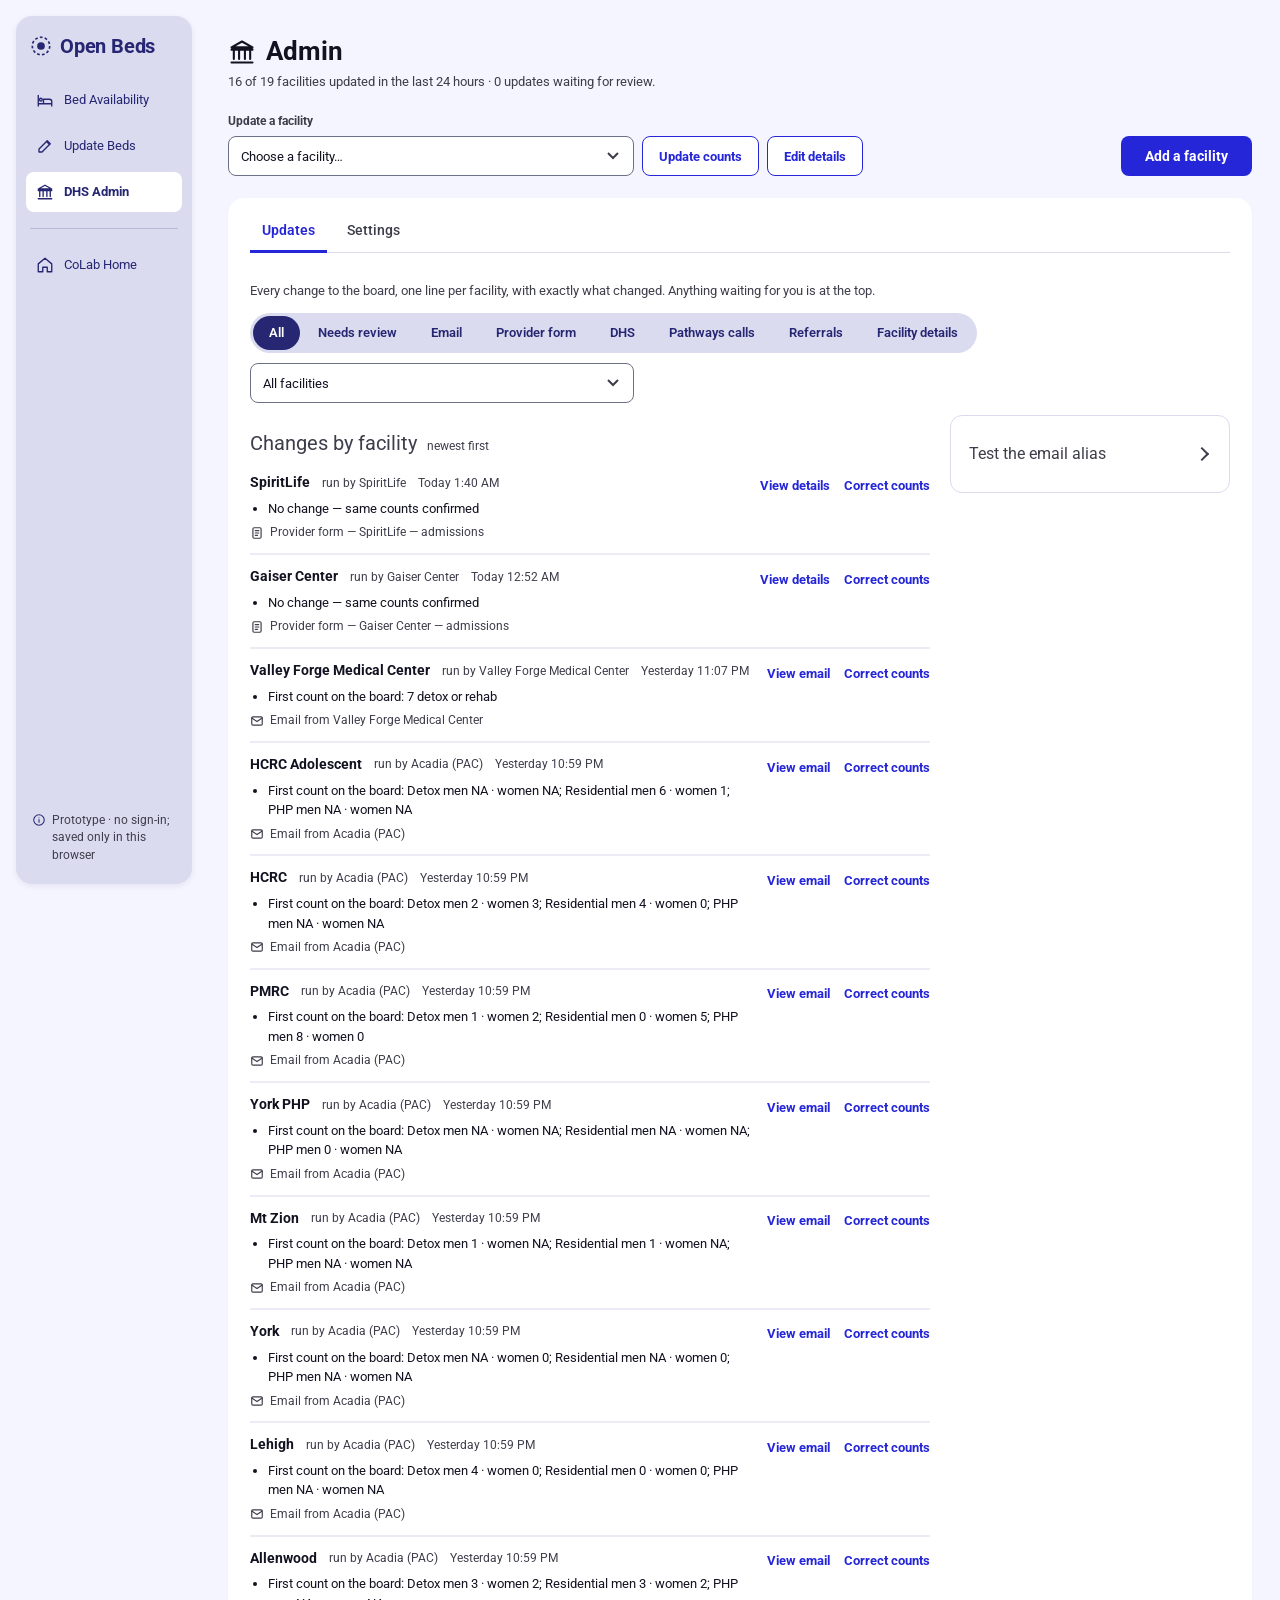
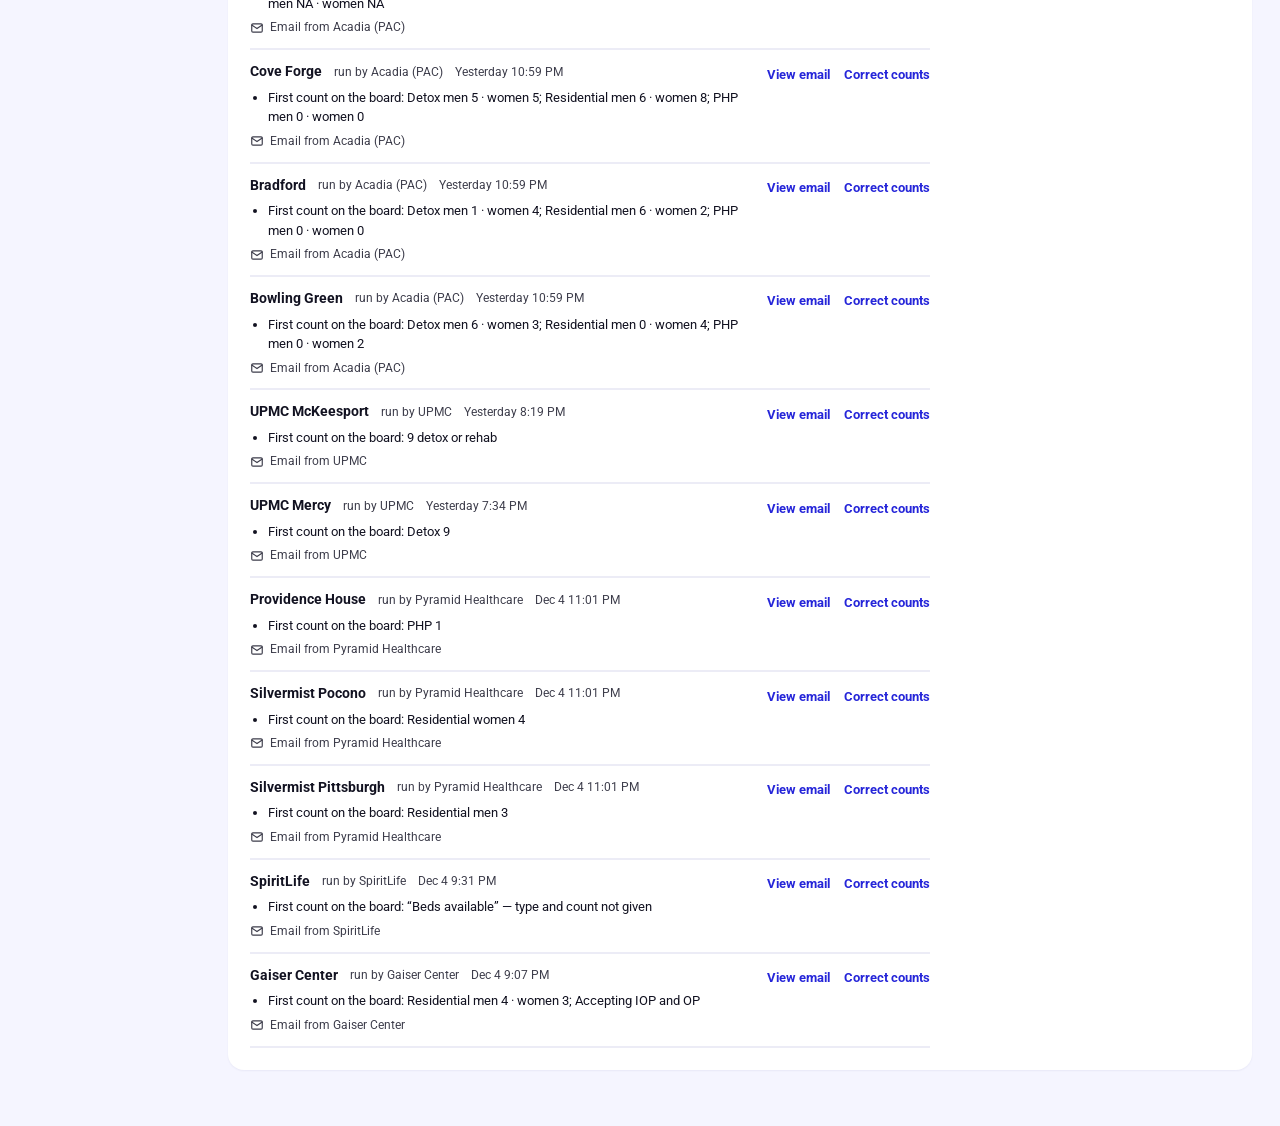
==== commit 2c2951ce: "Add "Update from call", intake appointments and hours, and LA-style filters - Update from call ("the" ====
--- a/admin.html
+++ b/admin.html
@@ -9,8 +9,8 @@
   <link rel="preconnect" href="https://fonts.gstatic.com" crossorigin>
   <link href="https://fonts.googleapis.com/css2?family=Roboto:wght@400;500;600;700&display=swap" rel="stylesheet">
   <link rel="icon" href="data:image/svg+xml,%3Csvg xmlns=%27http://www.w3.org/2000/svg%27 viewBox=%270 0 24 24%27%3E%3Ccircle cx=%2712%27 cy=%2712%27 r=%279.5%27 fill=%27none%27 stroke=%27%23262673%27 stroke-width=%272%27 stroke-dasharray=%273 2.4%27/%3E%3Ccircle cx=%2712%27 cy=%2712%27 r=%274.5%27 fill=%27%23262673%27/%3E%3C/svg%3E">
-  <link rel="stylesheet" href="assets/styles.css?v=202611140430">
-  <link rel="stylesheet" href="assets/colab.css?v=202611140430">
+  <link rel="stylesheet" href="assets/styles.css?v=202611141048">
+  <link rel="stylesheet" href="assets/colab.css?v=202611141048">
 </head>
 <body>
   <a class="skip" href="#admin-main">Skip to content</a>
@@ -97,14 +97,14 @@
     <div class="dialog" role="dialog" aria-modal="true" aria-labelledby="dlg-h" id="dlg"></div>
   </div>
 
-  <script src="data/sites.js?v=202611140430"></script>
-  <script src="data/sample-emails.js?v=202611140430"></script>
-  <script src="assets/parser.js?v=202611140430"></script>
-  <script src="assets/store.js?v=202611140430"></script>
-  <script src="assets/common.js?v=202611140430"></script>
-  <script src="assets/editor.js?v=202611140430"></script>
-  <script src="assets/profile.js?v=202611140430"></script>
-  <script src="assets/facility.js?v=202611140430"></script>
-  <script src="assets/admin.js?v=202611140430"></script>
+  <script src="data/sites.js?v=202611141048"></script>
+  <script src="data/sample-emails.js?v=202611141048"></script>
+  <script src="assets/parser.js?v=202611141048"></script>
+  <script src="assets/store.js?v=202611141048"></script>
+  <script src="assets/common.js?v=202611141048"></script>
+  <script src="assets/editor.js?v=202611141048"></script>
+  <script src="assets/profile.js?v=202611141048"></script>
+  <script src="assets/facility.js?v=202611141048"></script>
+  <script src="assets/admin.js?v=202611141048"></script>
 </body>
 </html>
--- a/assets/colab.css
+++ b/assets/colab.css
@@ -458,3 +458,16 @@
 /* ---------- Confirmed vs. changed ---------- */
 .upd-chg { font-size: 12px; color: var(--slate); }
 .upd-cell .upd-chg { display: block; }
+
+/* ---------- Who they serve / intake filters, call update ---------- */
+.more-filters fieldset.checks { border: 0; margin: 0; padding: 0; min-width: 0; align-self: start; display: flex; flex-direction: column; }
+.more-filters fieldset.checks legend { padding: 0; margin-bottom: 6px; }
+.more-filters .serve-col { grid-column: span 2; display: grid !important; grid-template-columns: repeat(2, minmax(0, 1fr)); column-gap: 16px; }
+.more-filters .serve-col legend { grid-column: 1 / -1; }
+.contact-btns .call-btn { margin-left: auto; }
+.contact-btns .call-btn + .refer-btn { margin-left: 0; }
+.intake-field .input { max-width: 220px; }
+@media (max-width: 760px) {
+  .more-filters .serve-col { grid-column: auto; grid-template-columns: minmax(0, 1fr); }
+  .contact-btns .call-btn { margin-left: 0; }
+}
